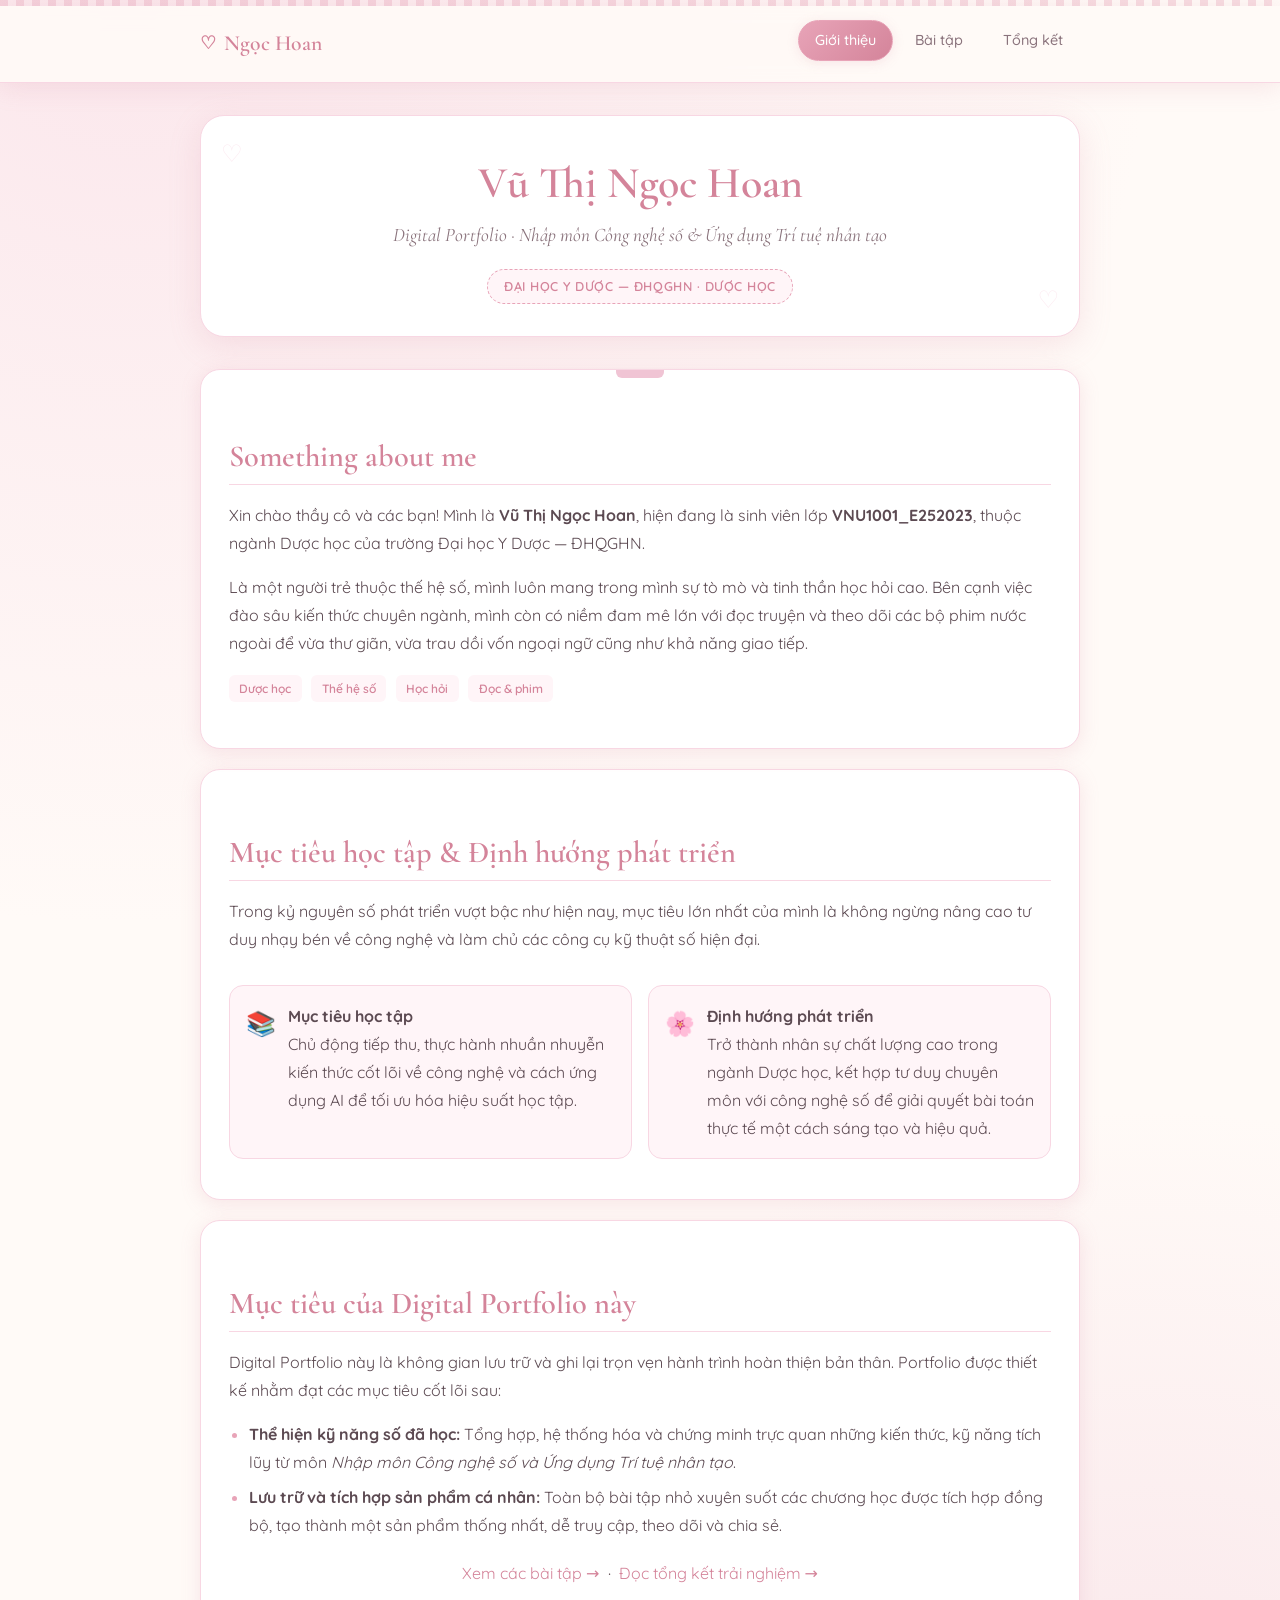
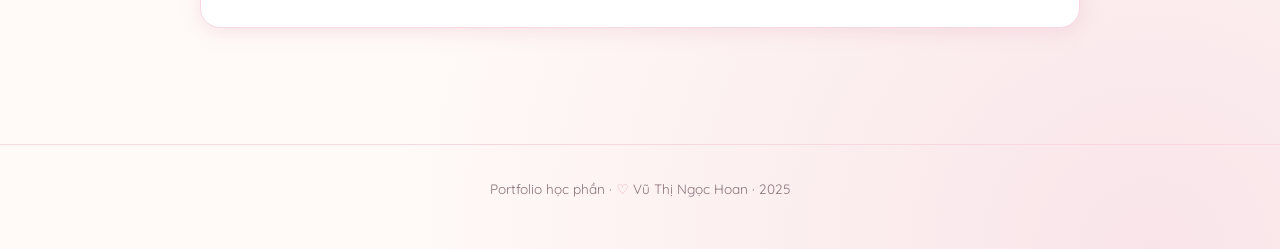
==== index.html @ 43bf44fa "init" ====
<!DOCTYPE html>
<html lang="vi">
<head>
  <meta charset="UTF-8" />
  <meta name="viewport" content="width=device-width, initial-scale=1" />
  <title>Giới thiệu — Portfolio LMS | Ngọc Hoan</title>
  <meta name="description" content="Digital Portfolio — Nhập môn Công nghệ số và Ứng dụng AI. Vũ Thị Ngọc Hoan." />
  <link rel="stylesheet" href="styles.css" />
</head>
<body>
  <header class="site-header">
    <div class="nav-inner">
      <a class="brand" href="index.html"><span class="brand-icon">♡</span> Ngọc Hoan</a>
      <nav>
        <ul class="nav-links">
          <li><a href="index.html" class="active">Giới thiệu</a></li>
          <li><a href="bai-tap.html">Bài tập</a></li>
          <li><a href="tong-ket.html">Tổng kết</a></li>
        </ul>
      </nav>
    </div>
  </header>

  <main>
    <section class="hero">
      <h1>Vũ Thị Ngọc Hoan</h1>
      <p class="subtitle">Digital Portfolio · Nhập môn Công nghệ số &amp; Ứng dụng Trí tuệ nhân tạo</p>
      <span class="badge">Đại học Y Dược — ĐHQGHN · Dược học</span>
    </section>

    <section class="card card-ribbon">
      <h2>Something about me</h2>
      <p>
        Xin chào thầy cô và các bạn! Mình là <strong>Vũ Thị Ngọc Hoan</strong>, hiện đang là sinh viên
        lớp <strong>VNU1001_E252023</strong>, thuộc ngành Dược học của trường Đại học Y Dược — ĐHQGHN.
      </p>
      <p>
        Là một người trẻ thuộc thế hệ số, mình luôn mang trong mình sự tò mò và tinh thần học hỏi cao.
        Bên cạnh việc đào sâu kiến thức chuyên ngành, mình còn có niềm đam mê lớn với đọc truyện và theo dõi
        các bộ phim nước ngoài để vừa thư giãn, vừa trau dồi vốn ngoại ngữ cũng như khả năng giao tiếp.
      </p>
      <p>
        <span class="tag">Dược học</span>
        <span class="tag">Thế hệ số</span>
        <span class="tag">Học hỏi</span>
        <span class="tag">Đọc &amp; phim</span>
      </p>
    </section>

    <section class="card">
      <h2>Mục tiêu học tập &amp; Định hướng phát triển</h2>
      <p>
        Trong kỷ nguyên số phát triển vượt bậc như hiện nay, mục tiêu lớn nhất của mình là không ngừng
        nâng cao tư duy nhạy bén về công nghệ và làm chủ các công cụ kỹ thuật số hiện đại.
      </p>
      <div class="grid-2">
        <div class="highlight-box">
          <span class="icon">📚</span>
          <div>
            <strong>Mục tiêu học tập</strong>
            <p style="margin:0">Chủ động tiếp thu, thực hành nhuần nhuyễn kiến thức cốt lõi về công nghệ và cách ứng dụng AI để tối ưu hóa hiệu suất học tập.</p>
          </div>
        </div>
        <div class="highlight-box">
          <span class="icon">🌸</span>
          <div>
            <strong>Định hướng phát triển</strong>
            <p style="margin:0">Trở thành nhân sự chất lượng cao trong ngành Dược học, kết hợp tư duy chuyên môn với công nghệ số để giải quyết bài toán thực tế một cách sáng tạo và hiệu quả.</p>
          </div>
        </div>
      </div>
    </section>

    <section class="card">
      <h2>Mục tiêu của Digital Portfolio này</h2>
      <p>
        Digital Portfolio này là không gian lưu trữ và ghi lại trọn vẹn hành trình hoàn thiện bản thân.
        Portfolio được thiết kế nhằm đạt các mục tiêu cốt lõi sau:
      </p>
      <ul>
        <li>
          <strong>Thể hiện kỹ năng số đã học:</strong> Tổng hợp, hệ thống hóa và chứng minh trực quan những kiến thức,
          kỹ năng tích lũy từ môn <em>Nhập môn Công nghệ số và Ứng dụng Trí tuệ nhân tạo</em>.
        </li>
        <li>
          <strong>Lưu trữ và tích hợp sản phẩm cá nhân:</strong> Toàn bộ bài tập nhỏ xuyên suốt các chương học được
          tích hợp đồng bộ, tạo thành một sản phẩm thống nhất, dễ truy cập, theo dõi và chia sẻ.
        </li>
      </ul>
      <p style="margin-top:1.25rem;text-align:center">
        <a href="bai-tap.html">Xem các bài tập →</a>
        &nbsp;·&nbsp;
        <a href="tong-ket.html">Đọc tổng kết trải nghiệm →</a>
      </p>
    </section>
  </main>

  <footer class="site-footer">
    <p>Portfolio học phần · <span>♡</span> Vũ Thị Ngọc Hoan · 2025</p>
  </footer>
</body>
</html>
---- styles.css ----
/* Coquette portfolio — Vũ Thị Ngọc Hoan */

@import url("https://fonts.googleapis.com/css2?family=Cormorant+Garamond:ital,wght@0,400;0,600;1,400&family=Quicksand:wght@400;500;600&display=swap");

:root {
  --pink-light: #fff5f8;
  --pink: #f8d7e3;
  --pink-deep: #e8a4b8;
  --rose: #d4849a;
  --cream: #fffaf7;
  --text: #5c4a52;
  --text-soft: #8a737c;
  --white: #ffffff;
  --shadow: rgba(212, 132, 154, 0.18);
  --ribbon: #f0c4d4;
  --max: 920px;
}

*,
*::before,
*::after {
  box-sizing: border-box;
}

html {
  scroll-behavior: smooth;
}

body {
  margin: 0;
  min-height: 100vh;
  font-family: "Quicksand", system-ui, sans-serif;
  font-size: 1rem;
  line-height: 1.75;
  color: var(--text);
  background: var(--cream);
  background-image:
    radial-gradient(ellipse 80% 50% at 10% 0%, rgba(248, 215, 227, 0.55), transparent),
    radial-gradient(ellipse 60% 40% at 90% 100%, rgba(240, 196, 212, 0.4), transparent);
}

/* Lace top border */
body::before {
  content: "";
  display: block;
  height: 6px;
  background: repeating-linear-gradient(
    90deg,
    var(--pink-deep) 0,
    var(--pink-deep) 8px,
    transparent 8px,
    transparent 16px
  );
  opacity: 0.35;
}

h1,
h2,
h3 {
  font-family: "Cormorant Garamond", Georgia, serif;
  font-weight: 600;
  color: var(--rose);
  line-height: 1.25;
}

h1 {
  font-size: clamp(2rem, 5vw, 2.75rem);
  margin: 0 0 0.35rem;
}

h2 {
  font-size: clamp(1.5rem, 3vw, 1.9rem);
  margin: 2.5rem 0 1rem;
  padding-bottom: 0.5rem;
  border-bottom: 1px solid var(--pink);
}

h3 {
  font-size: 1.25rem;
  margin: 1.5rem 0 0.65rem;
}

p {
  margin: 0 0 1rem;
}

a {
  color: var(--rose);
  text-decoration: none;
  transition: color 0.2s;
}

a:hover {
  color: var(--pink-deep);
  text-decoration: underline;
}

ul {
  margin: 0 0 1rem;
  padding-left: 1.25rem;
}

li {
  margin-bottom: 0.45rem;
}

li::marker {
  color: var(--pink-deep);
}

/* Navigation */
.site-header {
  position: sticky;
  top: 0;
  z-index: 100;
  background: rgba(255, 250, 247, 0.92);
  backdrop-filter: blur(10px);
  border-bottom: 1px solid var(--pink);
  box-shadow: 0 4px 24px var(--shadow);
}

.nav-inner {
  max-width: var(--max);
  margin: 0 auto;
  padding: 0.85rem 1.25rem;
  display: flex;
  flex-wrap: wrap;
  align-items: center;
  justify-content: space-between;
  gap: 0.75rem;
}

.brand {
  display: flex;
  align-items: center;
  gap: 0.5rem;
  font-family: "Cormorant Garamond", serif;
  font-size: 1.35rem;
  font-weight: 600;
  color: var(--rose);
  text-decoration: none;
}

.brand:hover {
  text-decoration: none;
  color: var(--pink-deep);
}

.brand-icon {
  font-size: 1.1rem;
}

.nav-links {
  display: flex;
  flex-wrap: wrap;
  gap: 0.35rem;
  list-style: none;
  margin: 0;
  padding: 0;
}

.nav-links a {
  display: block;
  padding: 0.45rem 1rem;
  border-radius: 999px;
  font-size: 0.9rem;
  font-weight: 500;
  color: var(--text-soft);
  text-decoration: none;
  border: 1px solid transparent;
  transition: background 0.2s, color 0.2s, border-color 0.2s;
}

.nav-links a:hover {
  color: var(--rose);
  background: var(--pink-light);
  text-decoration: none;
}

.nav-links a.active {
  color: var(--white);
  background: linear-gradient(135deg, var(--pink-deep), var(--rose));
  border-color: var(--pink-deep);
  box-shadow: 0 2px 12px var(--shadow);
}

/* Main layout */
main {
  max-width: var(--max);
  margin: 0 auto;
  padding: 2rem 1.25rem 4rem;
}

.hero {
  text-align: center;
  padding: 2.5rem 1.5rem 2rem;
  margin-bottom: 2rem;
  background: var(--white);
  border-radius: 24px;
  border: 1px solid var(--pink);
  box-shadow: 0 8px 32px var(--shadow);
  position: relative;
  overflow: hidden;
}

.hero::before,
.hero::after {
  content: "♡";
  position: absolute;
  font-size: 1.5rem;
  color: var(--pink);
  opacity: 0.5;
}

.hero::before {
  top: 1rem;
  left: 1.25rem;
}

.hero::after {
  bottom: 1rem;
  right: 1.25rem;
}

.hero .subtitle {
  font-family: "Cormorant Garamond", serif;
  font-size: 1.2rem;
  font-style: italic;
  color: var(--text-soft);
  margin: 0.5rem 0 0;
}

.hero .badge {
  display: inline-block;
  margin-top: 1rem;
  padding: 0.35rem 1rem;
  font-size: 0.8rem;
  font-weight: 600;
  letter-spacing: 0.04em;
  text-transform: uppercase;
  color: var(--rose);
  background: var(--pink-light);
  border-radius: 999px;
  border: 1px dashed var(--pink-deep);
}

/* Cards */
.card {
  background: var(--white);
  border-radius: 20px;
  border: 1px solid var(--pink);
  padding: 1.5rem 1.75rem;
  margin-bottom: 1.25rem;
  box-shadow: 0 4px 20px var(--shadow);
}

.card-ribbon {
  position: relative;
  padding-top: 1.75rem;
}

.card-ribbon::before {
  content: "";
  position: absolute;
  top: 0;
  left: 50%;
  transform: translateX(-50%);
  width: 48px;
  height: 8px;
  background: var(--ribbon);
  border-radius: 0 0 6px 6px;
}

.grid-2 {
  display: grid;
  gap: 1rem;
}

@media (min-width: 640px) {
  .grid-2 {
    grid-template-columns: 1fr 1fr;
  }
}

.tag {
  display: inline-block;
  padding: 0.2rem 0.65rem;
  margin-right: 0.35rem;
  margin-bottom: 0.35rem;
  font-size: 0.75rem;
  font-weight: 600;
  color: var(--rose);
  background: var(--pink-light);
  border-radius: 6px;
}

/* Week accordion */
.week-block {
  margin-bottom: 1rem;
  border: 1px solid var(--pink);
  border-radius: 16px;
  background: var(--white);
  overflow: hidden;
  box-shadow: 0 2px 14px var(--shadow);
}

.week-block summary {
  padding: 1rem 1.25rem;
  font-family: "Cormorant Garamond", serif;
  font-size: 1.2rem;
  font-weight: 600;
  color: var(--rose);
  cursor: pointer;
  list-style: none;
  display: flex;
  align-items: center;
  justify-content: space-between;
  gap: 0.5rem;
  background: linear-gradient(90deg, var(--pink-light), var(--white));
}

.week-block summary::-webkit-details-marker {
  display: none;
}

.week-block summary::after {
  content: "＋";
  font-size: 1rem;
  color: var(--pink-deep);
  transition: transform 0.2s;
}

.week-block[open] summary::after {
  content: "－";
}

.week-body {
  padding: 0 1.25rem 1.25rem;
  border-top: 1px dashed var(--pink);
}

.week-body h4 {
  font-family: "Cormorant Garamond", serif;
  color: var(--pink-deep);
  margin: 1.25rem 0 0.5rem;
  font-size: 1.05rem;
}

.prompt-box {
  background: var(--pink-light);
  border-left: 3px solid var(--pink-deep);
  padding: 0.85rem 1rem;
  margin: 0.75rem 0;
  border-radius: 0 12px 12px 0;
  font-size: 0.92rem;
}

.principle-list {
  list-style: none;
  padding: 0;
}

.principle-list li {
  padding: 0.75rem 1rem;
  margin-bottom: 0.5rem;
  background: var(--pink-light);
  border-radius: 12px;
  border: 1px solid var(--pink);
}

.principle-list strong {
  display: block;
  color: var(--rose);
  margin-bottom: 0.25rem;
  font-family: "Cormorant Garamond", serif;
}

.image-placeholder {
  display: flex;
  align-items: center;
  justify-content: center;
  min-height: 140px;
  margin: 1rem 0;
  padding: 1.5rem;
  text-align: center;
  font-size: 0.9rem;
  color: var(--text-soft);
  background: repeating-linear-gradient(
    -45deg,
    var(--pink-light),
    var(--pink-light) 8px,
    var(--white) 8px,
    var(--white) 16px
  );
  border: 2px dashed var(--pink);
  border-radius: 14px;
}

.highlight-box {
  display: flex;
  gap: 0.75rem;
  padding: 1rem;
  margin: 1rem 0;
  background: var(--pink-light);
  border-radius: 14px;
  border: 1px solid var(--pink);
}

.highlight-box .icon {
  font-size: 1.5rem;
  flex-shrink: 0;
}

footer.site-footer {
  text-align: center;
  padding: 2rem 1rem;
  font-size: 0.85rem;
  color: var(--text-soft);
  border-top: 1px solid var(--pink);
  margin-top: 2rem;
}

footer.site-footer span {
  color: var(--pink-deep);
}
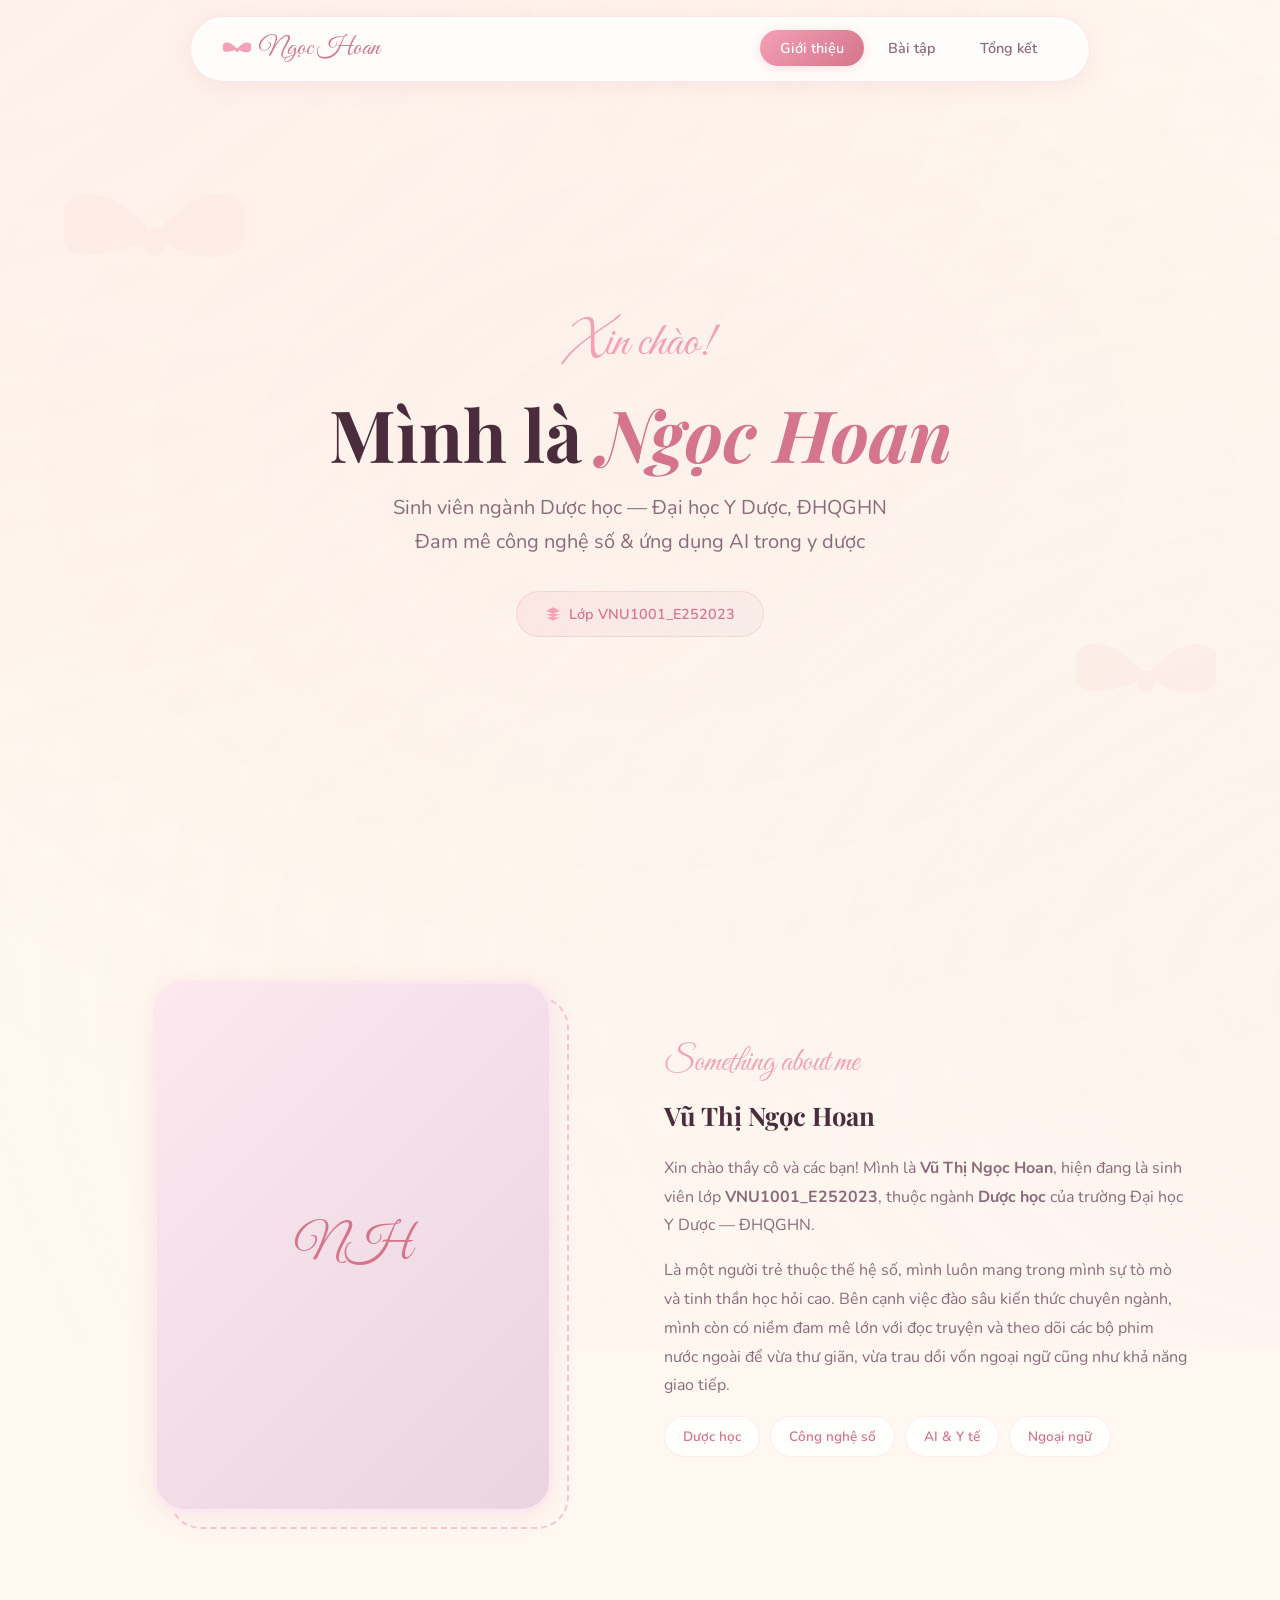
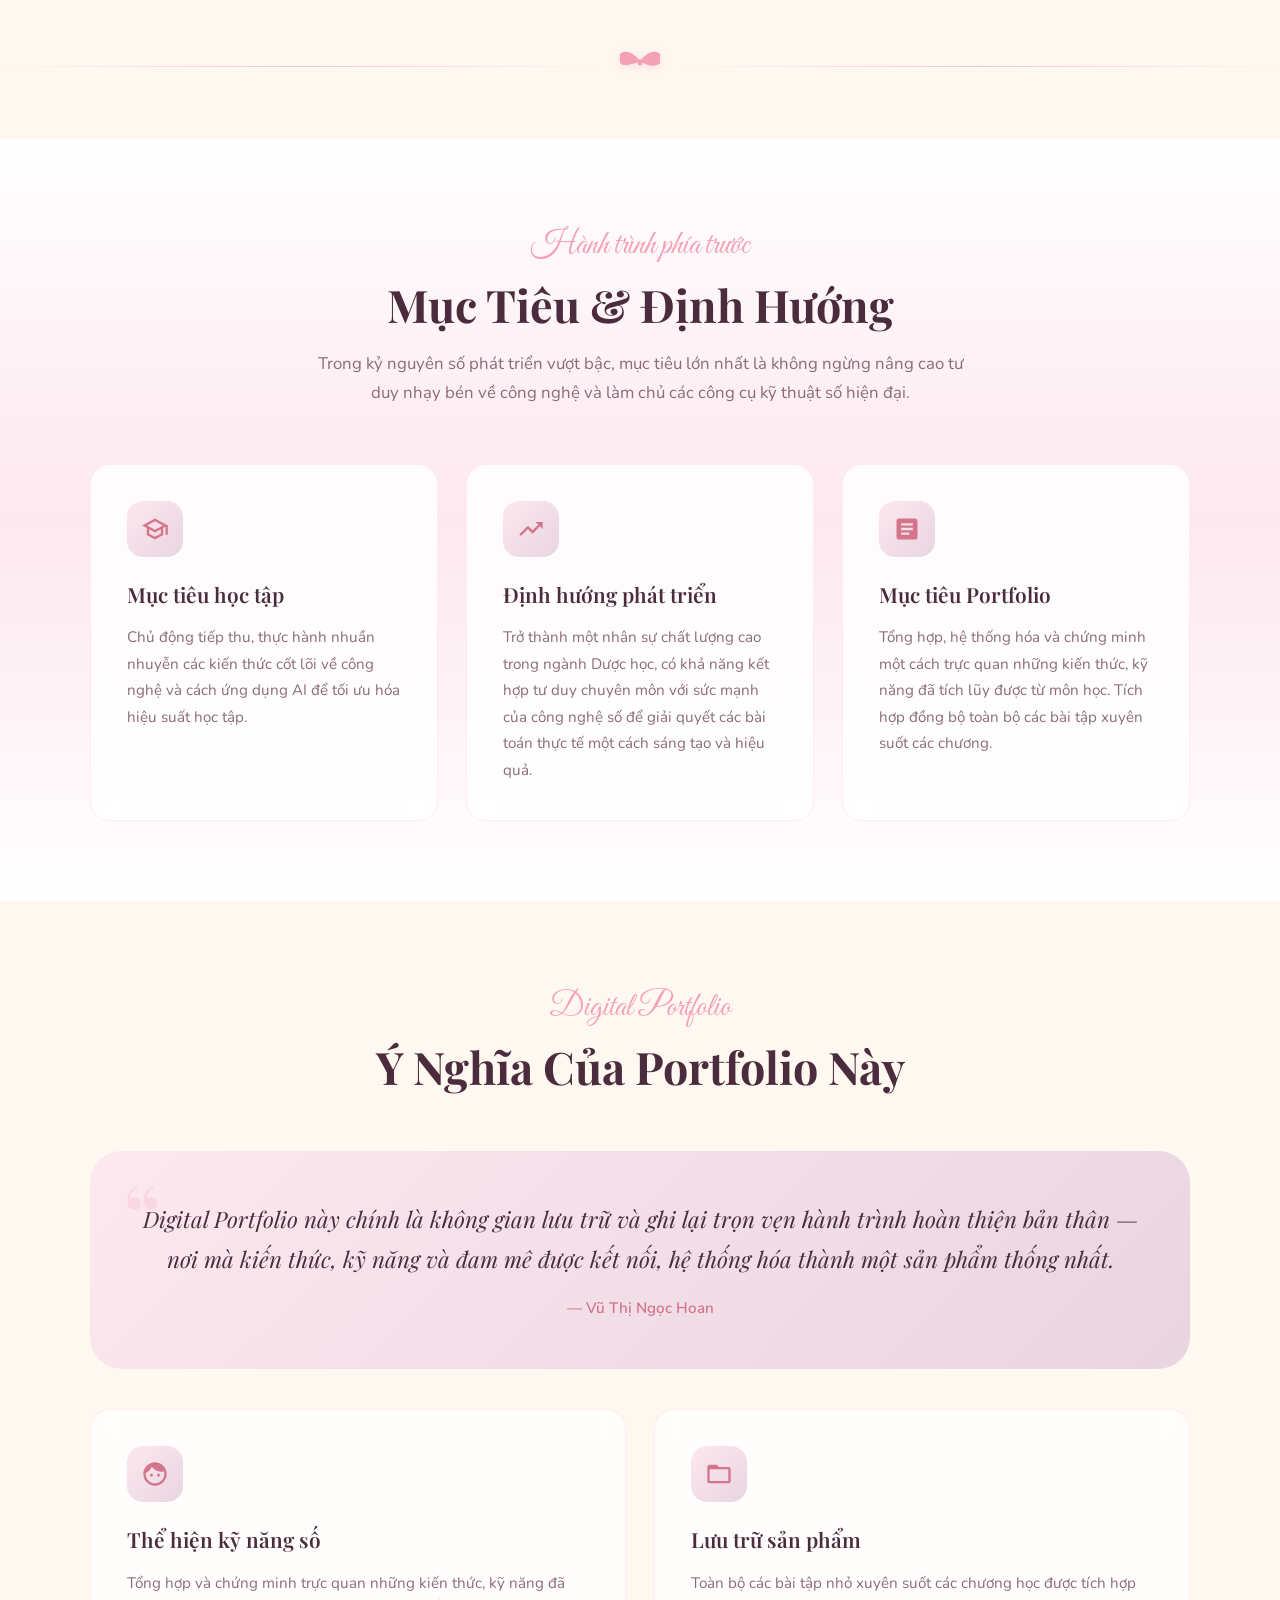
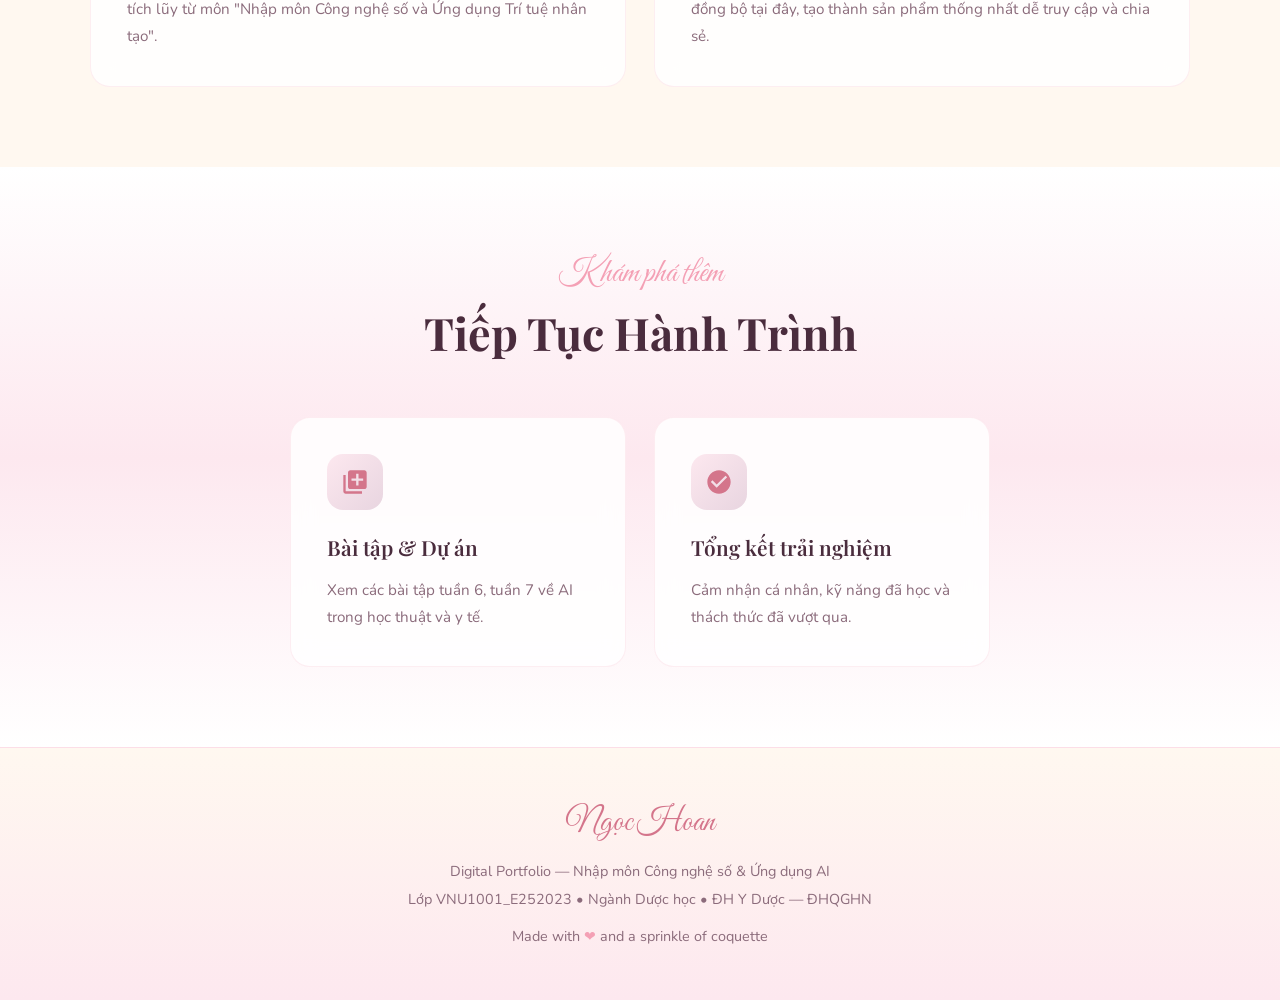
==== commit 3627e26a: "Add summary page for personal reflection and learning outcomes from Digital Technology course" ====
--- a/index.html
+++ b/index.html
@@ -1,102 +1,263 @@
 <!DOCTYPE html>
 <html lang="vi">
 <head>
-  <meta charset="UTF-8" />
-  <meta name="viewport" content="width=device-width, initial-scale=1" />
-  <title>Giới thiệu — Portfolio LMS | Ngọc Hoan</title>
-  <meta name="description" content="Digital Portfolio — Nhập môn Công nghệ số và Ứng dụng AI. Vũ Thị Ngọc Hoan." />
-  <link rel="stylesheet" href="styles.css" />
+  <meta charset="UTF-8">
+  <meta name="viewport" content="width=device-width, initial-scale=1.0">
+  <meta name="description" content="Digital Portfolio của Vũ Thị Ngọc Hoan — Sinh viên ngành Dược học, ĐH Y Dược — ĐHQGHN">
+  <title>Ngọc Hoan | Digital Portfolio</title>
+  <link rel="stylesheet" href="style.css">
 </head>
 <body>
-  <header class="site-header">
-    <div class="nav-inner">
-      <a class="brand" href="index.html"><span class="brand-icon">♡</span> Ngọc Hoan</a>
-      <nav>
-        <ul class="nav-links">
-          <li><a href="index.html" class="active">Giới thiệu</a></li>
-          <li><a href="bai-tap.html">Bài tập</a></li>
-          <li><a href="tong-ket.html">Tổng kết</a></li>
-        </ul>
-      </nav>
-    </div>
-  </header>
-
-  <main>
-    <section class="hero">
-      <h1>Vũ Thị Ngọc Hoan</h1>
-      <p class="subtitle">Digital Portfolio · Nhập môn Công nghệ số &amp; Ứng dụng Trí tuệ nhân tạo</p>
-      <span class="badge">Đại học Y Dược — ĐHQGHN · Dược học</span>
-    </section>
-
-    <section class="card card-ribbon">
-      <h2>Something about me</h2>
-      <p>
-        Xin chào thầy cô và các bạn! Mình là <strong>Vũ Thị Ngọc Hoan</strong>, hiện đang là sinh viên
-        lớp <strong>VNU1001_E252023</strong>, thuộc ngành Dược học của trường Đại học Y Dược — ĐHQGHN.
+
+  <!-- Floating Hearts -->
+  <div class="floating-hearts">
+    <div class="heart">&#10084;</div>
+    <div class="heart">&#10084;</div>
+    <div class="heart">&#10084;</div>
+    <div class="heart">&#10084;</div>
+    <div class="heart">&#10084;</div>
+    <div class="heart">&#10084;</div>
+    <div class="heart">&#10084;</div>
+  </div>
+
+  <!-- Navigation -->
+  <nav class="navbar" id="navbar">
+    <a href="index.html" class="nav-brand">
+      <svg class="nav-bow" viewBox="0 0 64 40" xmlns="http://www.w3.org/2000/svg">
+        <path d="M32 20c-6-8-18-18-28-14s-6 18 0 20 22-2 28-6c6 4 18 10 28 6s10-16 0-20-22 6-28 14z"/>
+        <ellipse cx="32" cy="22" rx="4" ry="5"/>
+      </svg>
+      Ngọc Hoan
+    </a>
+    <button class="menu-toggle" id="menuToggle" aria-label="Toggle menu">
+      <span></span><span></span><span></span>
+    </button>
+    <ul class="nav-links" id="navLinks">
+      <li><a href="index.html" class="active">Giới thiệu</a></li>
+      <li><a href="projects.html">Bài tập</a></li>
+      <li><a href="summary.html">Tổng kết</a></li>
+    </ul>
+  </nav>
+
+  <!-- Hero Section -->
+  <section class="hero">
+    <!-- Decorative bows -->
+    <svg class="hero-bow hero-bow--left" viewBox="0 0 64 40" xmlns="http://www.w3.org/2000/svg" fill="#F4A0B5">
+      <path d="M32 20c-6-8-18-18-28-14s-6 18 0 20 22-2 28-6c6 4 18 10 28 6s10-16 0-20-22 6-28 14z"/>
+      <ellipse cx="32" cy="22" rx="4" ry="5"/>
+    </svg>
+    <svg class="hero-bow hero-bow--right" viewBox="0 0 64 40" xmlns="http://www.w3.org/2000/svg" fill="#F4A0B5">
+      <path d="M32 20c-6-8-18-18-28-14s-6 18 0 20 22-2 28-6c6 4 18 10 28 6s10-16 0-20-22 6-28 14z"/>
+      <ellipse cx="32" cy="22" rx="4" ry="5"/>
+    </svg>
+
+    <div class="hero-content">
+      <p class="hero-greeting">Xin chào!</p>
+      <h1 class="hero-name">Mình là <span>Ngọc Hoan</span></h1>
+      <p class="hero-subtitle">
+        Sinh viên ngành Dược học — Đại học Y Dược, ĐHQGHN<br>
+        Đam mê công nghệ số & ứng dụng AI trong y dược
       </p>
-      <p>
-        Là một người trẻ thuộc thế hệ số, mình luôn mang trong mình sự tò mò và tinh thần học hỏi cao.
-        Bên cạnh việc đào sâu kiến thức chuyên ngành, mình còn có niềm đam mê lớn với đọc truyện và theo dõi
-        các bộ phim nước ngoài để vừa thư giãn, vừa trau dồi vốn ngoại ngữ cũng như khả năng giao tiếp.
-      </p>
-      <p>
-        <span class="tag">Dược học</span>
-        <span class="tag">Thế hệ số</span>
-        <span class="tag">Học hỏi</span>
-        <span class="tag">Đọc &amp; phim</span>
-      </p>
-    </section>
-
-    <section class="card">
-      <h2>Mục tiêu học tập &amp; Định hướng phát triển</h2>
-      <p>
-        Trong kỷ nguyên số phát triển vượt bậc như hiện nay, mục tiêu lớn nhất của mình là không ngừng
-        nâng cao tư duy nhạy bén về công nghệ và làm chủ các công cụ kỹ thuật số hiện đại.
-      </p>
-      <div class="grid-2">
-        <div class="highlight-box">
-          <span class="icon">📚</span>
-          <div>
-            <strong>Mục tiêu học tập</strong>
-            <p style="margin:0">Chủ động tiếp thu, thực hành nhuần nhuyễn kiến thức cốt lõi về công nghệ và cách ứng dụng AI để tối ưu hóa hiệu suất học tập.</p>
-          </div>
-        </div>
-        <div class="highlight-box">
-          <span class="icon">🌸</span>
-          <div>
-            <strong>Định hướng phát triển</strong>
-            <p style="margin:0">Trở thành nhân sự chất lượng cao trong ngành Dược học, kết hợp tư duy chuyên môn với công nghệ số để giải quyết bài toán thực tế một cách sáng tạo và hiệu quả.</p>
-          </div>
-        </div>
-      </div>
-    </section>
-
-    <section class="card">
-      <h2>Mục tiêu của Digital Portfolio này</h2>
-      <p>
-        Digital Portfolio này là không gian lưu trữ và ghi lại trọn vẹn hành trình hoàn thiện bản thân.
-        Portfolio được thiết kế nhằm đạt các mục tiêu cốt lõi sau:
-      </p>
-      <ul>
-        <li>
-          <strong>Thể hiện kỹ năng số đã học:</strong> Tổng hợp, hệ thống hóa và chứng minh trực quan những kiến thức,
-          kỹ năng tích lũy từ môn <em>Nhập môn Công nghệ số và Ứng dụng Trí tuệ nhân tạo</em>.
-        </li>
-        <li>
-          <strong>Lưu trữ và tích hợp sản phẩm cá nhân:</strong> Toàn bộ bài tập nhỏ xuyên suốt các chương học được
-          tích hợp đồng bộ, tạo thành một sản phẩm thống nhất, dễ truy cập, theo dõi và chia sẻ.
-        </li>
-      </ul>
-      <p style="margin-top:1.25rem;text-align:center">
-        <a href="bai-tap.html">Xem các bài tập →</a>
-        &nbsp;·&nbsp;
-        <a href="tong-ket.html">Đọc tổng kết trải nghiệm →</a>
-      </p>
-    </section>
-  </main>
-
-  <footer class="site-footer">
-    <p>Portfolio học phần · <span>♡</span> Vũ Thị Ngọc Hoan · 2025</p>
+      <div class="hero-badge">
+        <svg viewBox="0 0 24 24"><path d="M12 2L2 7l10 5 10-5-10-5zM2 17l10 5 10-5M2 12l10 5 10-5"/></svg>
+        Lớp VNU1001_E252023
+      </div>
+    </div>
+  </section>
+
+  <!-- About Me -->
+  <section class="section" id="about">
+    <div class="container">
+      <div class="about-layout">
+        <div class="about-image-wrapper fade-in">
+          <div class="about-image" style="display: flex; align-items: center; justify-content: center; font-family: var(--font-accent); font-size: 3rem; color: var(--pink-deep);">
+            NH
+          </div>
+        </div>
+        <div class="about-text fade-in">
+          <span class="section-label">Something about me</span>
+          <h3>Vũ Thị Ngọc Hoan</h3>
+          <p>
+            Xin chào thầy cô và các bạn! Mình là <strong>Vũ Thị Ngọc Hoan</strong>, hiện đang là sinh viên lớp <strong>VNU1001_E252023</strong>, thuộc ngành <strong>Dược học</strong> của trường Đại học Y Dược — ĐHQGHN.
+          </p>
+          <p>
+            Là một người trẻ thuộc thế hệ số, mình luôn mang trong mình sự tò mò và tinh thần học hỏi cao. Bên cạnh việc đào sâu kiến thức chuyên ngành, mình còn có niềm đam mê lớn với đọc truyện và theo dõi các bộ phim nước ngoài để vừa thư giãn, vừa trau dồi vốn ngoại ngữ cũng như khả năng giao tiếp.
+          </p>
+          <div class="skill-tags">
+            <span class="skill-tag">Dược học</span>
+            <span class="skill-tag">Công nghệ số</span>
+            <span class="skill-tag">AI & Y tế</span>
+            <span class="skill-tag">Ngoại ngữ</span>
+          </div>
+        </div>
+      </div>
+    </div>
+  </section>
+
+  <!-- Bow Divider -->
+  <div class="bow-divider">
+    <svg viewBox="0 0 64 40" xmlns="http://www.w3.org/2000/svg">
+      <path d="M32 20c-6-8-18-18-28-14s-6 18 0 20 22-2 28-6c6 4 18 10 28 6s10-16 0-20-22 6-28 14z"/>
+      <ellipse cx="32" cy="22" rx="4" ry="5"/>
+    </svg>
+  </div>
+
+  <!-- Goals Section -->
+  <section class="section section-alt" id="goals">
+    <div class="container">
+      <div class="section-header">
+        <span class="section-label">Hành trình phía trước</span>
+        <h2 class="section-title">Mục Tiêu & Định Hướng</h2>
+        <p class="section-desc">
+          Trong kỷ nguyên số phát triển vượt bậc, mục tiêu lớn nhất là không ngừng nâng cao tư duy nhạy bén về công nghệ và làm chủ các công cụ kỹ thuật số hiện đại.
+        </p>
+      </div>
+
+      <div class="card-grid stagger-children fade-in">
+        <!-- Card 1: Mục tiêu học tập -->
+        <div class="card">
+          <div class="card-icon">
+            <svg viewBox="0 0 24 24"><path d="M12 3L1 9l4 2.18v6L12 21l7-3.82v-6l2-1.09V17h2V9L12 3zm6.82 6L12 12.72 5.18 9 12 5.28 18.82 9zM17 15.99l-5 2.73-5-2.73v-3.72L12 15l5-2.73v3.72z"/></svg>
+          </div>
+          <h3 class="card-title">Mục tiêu học tập</h3>
+          <p class="card-text">
+            Chủ động tiếp thu, thực hành nhuần nhuyễn các kiến thức cốt lõi về công nghệ và cách ứng dụng AI để tối ưu hóa hiệu suất học tập.
+          </p>
+        </div>
+
+        <!-- Card 2: Định hướng phát triển -->
+        <div class="card">
+          <div class="card-icon">
+            <svg viewBox="0 0 24 24"><path d="M16 6l2.29 2.29-4.88 4.88-4-4L2 16.59 3.41 18l6-6 4 4 6.3-6.29L22 12V6z"/></svg>
+          </div>
+          <h3 class="card-title">Định hướng phát triển</h3>
+          <p class="card-text">
+            Trở thành một nhân sự chất lượng cao trong ngành Dược học, có khả năng kết hợp tư duy chuyên môn với sức mạnh của công nghệ số để giải quyết các bài toán thực tế một cách sáng tạo và hiệu quả.
+          </p>
+        </div>
+
+        <!-- Card 3: Portfolio mục tiêu -->
+        <div class="card">
+          <div class="card-icon">
+            <svg viewBox="0 0 24 24"><path d="M19 3H5c-1.1 0-2 .9-2 2v14c0 1.1.9 2 2 2h14c1.1 0 2-.9 2-2V5c0-1.1-.9-2-2-2zm-5 14H7v-2h7v2zm3-4H7v-2h10v2zm0-4H7V7h10v2z"/></svg>
+          </div>
+          <h3 class="card-title">Mục tiêu Portfolio</h3>
+          <p class="card-text">
+            Tổng hợp, hệ thống hóa và chứng minh một cách trực quan những kiến thức, kỹ năng đã tích lũy được từ môn học. Tích hợp đồng bộ toàn bộ các bài tập xuyên suốt các chương.
+          </p>
+        </div>
+      </div>
+    </div>
+  </section>
+
+  <!-- Portfolio Purpose -->
+  <section class="section" id="purpose">
+    <div class="container">
+      <div class="section-header">
+        <span class="section-label">Digital Portfolio</span>
+        <h2 class="section-title">Ý Nghĩa Của Portfolio Này</h2>
+      </div>
+
+      <div class="quote-block fade-in">
+        <p>
+          Digital Portfolio này chính là không gian lưu trữ và ghi lại trọn vẹn hành trình hoàn thiện bản thân — nơi mà kiến thức, kỹ năng và đam mê được kết nối, hệ thống hóa thành một sản phẩm thống nhất.
+        </p>
+        <cite>— Vũ Thị Ngọc Hoan</cite>
+      </div>
+
+      <div class="card-grid fade-in" style="margin-top: 40px;">
+        <div class="card">
+          <div class="card-icon">
+            <svg viewBox="0 0 24 24"><path d="M9 11.75c-.69 0-1.25.56-1.25 1.25s.56 1.25 1.25 1.25 1.25-.56 1.25-1.25-.56-1.25-1.25-1.25zm6 0c-.69 0-1.25.56-1.25 1.25s.56 1.25 1.25 1.25 1.25-.56 1.25-1.25-.56-1.25-1.25-1.25zM12 2C6.48 2 2 6.48 2 12s4.48 10 10 10 10-4.48 10-10S17.52 2 12 2zm0 18c-4.41 0-8-3.59-8-8 0-.29.02-.58.05-.86 2.36-1.05 4.23-2.98 5.21-5.37C11.07 8.33 14.05 10 17.42 10c.78 0 1.53-.09 2.25-.26.21.71.33 1.47.33 2.26 0 4.41-3.59 8-8 8z"/></svg>
+          </div>
+          <h3 class="card-title">Thể hiện kỹ năng số</h3>
+          <p class="card-text">
+            Tổng hợp và chứng minh trực quan những kiến thức, kỹ năng đã tích lũy từ môn "Nhập môn Công nghệ số và Ứng dụng Trí tuệ nhân tạo".
+          </p>
+        </div>
+        <div class="card">
+          <div class="card-icon">
+            <svg viewBox="0 0 24 24"><path d="M20 6h-8l-2-2H4c-1.1 0-1.99.9-1.99 2L2 18c0 1.1.9 2 2 2h16c1.1 0 2-.9 2-2V8c0-1.1-.9-2-2-2zm0 12H4V8h16v10z"/></svg>
+          </div>
+          <h3 class="card-title">Lưu trữ sản phẩm</h3>
+          <p class="card-text">
+            Toàn bộ các bài tập nhỏ xuyên suốt các chương học được tích hợp đồng bộ tại đây, tạo thành sản phẩm thống nhất dễ truy cập và chia sẻ.
+          </p>
+        </div>
+      </div>
+    </div>
+  </section>
+
+  <!-- CTA to other pages -->
+  <section class="section section-alt">
+    <div class="container">
+      <div class="section-header">
+        <span class="section-label">Khám phá thêm</span>
+        <h2 class="section-title">Tiếp Tục Hành Trình</h2>
+      </div>
+      <div class="card-grid fade-in" style="max-width: 700px; margin: 0 auto;">
+        <a href="projects.html" class="card" style="text-decoration: none;">
+          <div class="card-icon">
+            <svg viewBox="0 0 24 24"><path d="M4 6H2v14c0 1.1.9 2 2 2h14v-2H4V6zm16-4H8c-1.1 0-2 .9-2 2v12c0 1.1.9 2 2 2h12c1.1 0 2-.9 2-2V4c0-1.1-.9-2-2-2zm-1 9h-4v4h-2v-4H9V9h4V5h2v4h4v2z"/></svg>
+          </div>
+          <h3 class="card-title">Bài tập & Dự án</h3>
+          <p class="card-text">Xem các bài tập tuần 6, tuần 7 về AI trong học thuật và y tế.</p>
+        </a>
+        <a href="summary.html" class="card" style="text-decoration: none;">
+          <div class="card-icon">
+            <svg viewBox="0 0 24 24"><path d="M12 2C6.48 2 2 6.48 2 12s4.48 10 10 10 10-4.48 10-10S17.52 2 12 2zm-2 15l-5-5 1.41-1.41L10 14.17l7.59-7.59L19 8l-9 9z"/></svg>
+          </div>
+          <h3 class="card-title">Tổng kết trải nghiệm</h3>
+          <p class="card-text">Cảm nhận cá nhân, kỹ năng đã học và thách thức đã vượt qua.</p>
+        </a>
+      </div>
+    </div>
+  </section>
+
+  <!-- Footer -->
+  <footer class="footer">
+    <div class="footer-brand">Ngọc Hoan</div>
+    <p class="footer-text">Digital Portfolio — Nhập môn Công nghệ số & Ứng dụng AI</p>
+    <p class="footer-text">Lớp VNU1001_E252023 &bull; Ngành Dược học &bull; ĐH Y Dược — ĐHQGHN</p>
+    <p class="footer-text" style="margin-top: 12px;">Made with <span class="footer-heart">&#10084;</span> and a sprinkle of coquette</p>
   </footer>
+
+  <script>
+    // Mobile menu toggle
+    document.getElementById('menuToggle').addEventListener('click', function() {
+      document.getElementById('navLinks').classList.toggle('open');
+    });
+
+    // Scroll animations with IntersectionObserver
+    const observer = new IntersectionObserver((entries) => {
+      entries.forEach(entry => {
+        if (entry.isIntersecting) {
+          entry.target.classList.add('visible');
+        }
+      });
+    }, {
+      threshold: 0.1,
+      rootMargin: '0px 0px -50px 0px'
+    });
+
+    document.querySelectorAll('.fade-in, .stagger-children').forEach(el => {
+      observer.observe(el);
+    });
+
+    // Navbar scroll effect
+    let lastScroll = 0;
+    window.addEventListener('scroll', () => {
+      const navbar = document.getElementById('navbar');
+      const currentScroll = window.pageYOffset;
+      if (currentScroll > 100) {
+        navbar.style.background = 'rgba(255, 255, 255, 0.95)';
+        navbar.style.boxShadow = '0 4px 30px rgba(212, 117, 139, 0.15)';
+      } else {
+        navbar.style.background = 'rgba(255, 255, 255, 0.82)';
+        navbar.style.boxShadow = '0 4px 24px rgba(212, 117, 139, 0.12)';
+      }
+      lastScroll = currentScroll;
+    });
+  </script>
 </body>
 </html>
--- a/style.css
+++ b/style.css
@@ -0,0 +1,1251 @@
+/* ============================================
+   COQUETTE PORTFOLIO — Design System
+   Soft pinks, bows, lace & elegance
+   ============================================ */
+
+/* --- Google Fonts --- */
+@import url('https://fonts.googleapis.com/css2?family=Great+Vibes&family=Nunito:wght@300;400;600;700&family=Playfair+Display:ital,wght@0,400;0,600;0,700;1,400;1,600&display=swap');
+
+/* --- CSS Variables --- */
+:root {
+  --pink-primary: #F4A0B5;
+  --pink-light: #FDE8EF;
+  --pink-deep: #D4758B;
+  --pink-soft: #F9C5D1;
+  --cream: #FFF8F0;
+  --lavender: #E8D5E0;
+  --plum: #4A2C3D;
+  --muted-rose: #8B6B7B;
+  --white: #FFFFFF;
+  --gold: #D4A574;
+  --gold-light: #F0DFC8;
+  --pink-glass: rgba(244, 160, 181, 0.12);
+  --shadow-soft: 0 4px 24px rgba(212, 117, 139, 0.12);
+  --shadow-hover: 0 8px 40px rgba(212, 117, 139, 0.22);
+  --shadow-card: 0 2px 16px rgba(74, 44, 61, 0.08);
+  --radius-sm: 12px;
+  --radius-md: 20px;
+  --radius-lg: 32px;
+  --radius-xl: 48px;
+  --transition: 0.3s cubic-bezier(0.4, 0, 0.2, 1);
+  --font-heading: 'Playfair Display', Georgia, serif;
+  --font-body: 'Nunito', 'Segoe UI', sans-serif;
+  --font-accent: 'Great Vibes', cursive;
+}
+
+/* --- Reset & Base --- */
+*,
+*::before,
+*::after {
+  margin: 0;
+  padding: 0;
+  box-sizing: border-box;
+}
+
+html {
+  scroll-behavior: smooth;
+  font-size: 16px;
+}
+
+body {
+  font-family: var(--font-body);
+  color: var(--plum);
+  background: var(--cream);
+  line-height: 1.7;
+  overflow-x: hidden;
+  min-height: 100vh;
+}
+
+/* --- Background Decoration --- */
+body::before {
+  content: '';
+  position: fixed;
+  top: -50%;
+  left: -50%;
+  width: 200%;
+  height: 200%;
+  background:
+    radial-gradient(ellipse at 20% 20%, rgba(244, 160, 181, 0.08) 0%, transparent 50%),
+    radial-gradient(ellipse at 80% 80%, rgba(232, 213, 224, 0.1) 0%, transparent 50%),
+    radial-gradient(ellipse at 50% 50%, rgba(212, 165, 116, 0.04) 0%, transparent 60%);
+  pointer-events: none;
+  z-index: 0;
+  animation: bgFloat 20s ease-in-out infinite;
+}
+
+@keyframes bgFloat {
+  0%, 100% { transform: translate(0, 0) rotate(0deg); }
+  33% { transform: translate(2%, -1%) rotate(1deg); }
+  66% { transform: translate(-1%, 2%) rotate(-1deg); }
+}
+
+/* --- Floating Hearts Animation --- */
+.floating-hearts {
+  position: fixed;
+  top: 0;
+  left: 0;
+  width: 100%;
+  height: 100%;
+  pointer-events: none;
+  z-index: 0;
+  overflow: hidden;
+}
+
+.heart {
+  position: absolute;
+  font-size: 1rem;
+  opacity: 0;
+  animation: floatHeart linear infinite;
+  color: var(--pink-primary);
+}
+
+.heart:nth-child(1) { left: 5%; animation-duration: 12s; animation-delay: 0s; font-size: 0.7rem; }
+.heart:nth-child(2) { left: 15%; animation-duration: 15s; animation-delay: 2s; font-size: 0.5rem; }
+.heart:nth-child(3) { left: 30%; animation-duration: 18s; animation-delay: 4s; font-size: 0.9rem; }
+.heart:nth-child(4) { left: 50%; animation-duration: 14s; animation-delay: 1s; font-size: 0.6rem; }
+.heart:nth-child(5) { left: 65%; animation-duration: 16s; animation-delay: 3s; font-size: 0.8rem; }
+.heart:nth-child(6) { left: 80%; animation-duration: 13s; animation-delay: 5s; font-size: 0.5rem; }
+.heart:nth-child(7) { left: 92%; animation-duration: 17s; animation-delay: 2.5s; font-size: 0.7rem; }
+
+@keyframes floatHeart {
+  0% {
+    transform: translateY(100vh) rotate(0deg) scale(0.5);
+    opacity: 0;
+  }
+  10% { opacity: 0.3; }
+  50% { opacity: 0.15; }
+  90% { opacity: 0.05; }
+  100% {
+    transform: translateY(-10vh) rotate(360deg) scale(1);
+    opacity: 0;
+  }
+}
+
+/* --- Lace Border Pattern --- */
+.lace-border {
+  position: relative;
+}
+
+.lace-border::after {
+  content: '';
+  position: absolute;
+  bottom: 0;
+  left: 0;
+  width: 100%;
+  height: 20px;
+  background:
+    radial-gradient(circle at 10px 20px, transparent 10px, var(--pink-light) 10px, var(--pink-light) 12px, transparent 12px),
+    radial-gradient(circle at 30px 20px, transparent 10px, var(--pink-light) 10px, var(--pink-light) 12px, transparent 12px);
+  background-size: 40px 20px;
+  background-position: 0 bottom;
+}
+
+/* --- Scallop Edge --- */
+.scallop-top {
+  position: relative;
+}
+.scallop-top::before {
+  content: '';
+  position: absolute;
+  top: -15px;
+  left: 0;
+  width: 100%;
+  height: 16px;
+  background: radial-gradient(circle at 50% 100%, var(--white) 8px, transparent 8px);
+  background-size: 24px 16px;
+}
+
+/* ============================================
+   NAVIGATION
+   ============================================ */
+.navbar {
+  position: fixed;
+  top: 16px;
+  left: 50%;
+  transform: translateX(-50%);
+  width: calc(100% - 32px);
+  max-width: 900px;
+  z-index: 100;
+  background: rgba(255, 255, 255, 0.82);
+  backdrop-filter: blur(20px) saturate(1.8);
+  -webkit-backdrop-filter: blur(20px) saturate(1.8);
+  border: 1px solid rgba(244, 160, 181, 0.25);
+  border-radius: var(--radius-xl);
+  padding: 10px 32px;
+  display: flex;
+  align-items: center;
+  justify-content: space-between;
+  box-shadow: var(--shadow-soft);
+  transition: var(--transition);
+}
+
+.navbar:hover {
+  box-shadow: var(--shadow-hover);
+  border-color: rgba(244, 160, 181, 0.4);
+}
+
+.nav-brand {
+  font-family: var(--font-accent);
+  font-size: 1.6rem;
+  color: var(--pink-deep);
+  text-decoration: none;
+  display: flex;
+  align-items: center;
+  gap: 8px;
+  transition: var(--transition);
+}
+
+.nav-brand:hover {
+  color: var(--pink-primary);
+}
+
+.nav-bow {
+  width: 28px;
+  height: 28px;
+  fill: var(--pink-primary);
+  transition: var(--transition);
+}
+
+.nav-brand:hover .nav-bow {
+  transform: rotate(-10deg) scale(1.1);
+}
+
+.nav-links {
+  display: flex;
+  list-style: none;
+  gap: 4px;
+}
+
+.nav-links a {
+  text-decoration: none;
+  font-family: var(--font-body);
+  font-weight: 600;
+  font-size: 0.9rem;
+  color: var(--muted-rose);
+  padding: 8px 20px;
+  border-radius: 50px;
+  transition: var(--transition);
+  cursor: pointer;
+  position: relative;
+}
+
+.nav-links a:hover {
+  color: var(--pink-deep);
+  background: var(--pink-light);
+}
+
+.nav-links a.active {
+  color: var(--white);
+  background: linear-gradient(135deg, var(--pink-primary), var(--pink-deep));
+  box-shadow: 0 2px 12px rgba(244, 160, 181, 0.35);
+}
+
+/* Mobile menu */
+.menu-toggle {
+  display: none;
+  background: none;
+  border: none;
+  cursor: pointer;
+  padding: 8px;
+}
+
+.menu-toggle span {
+  display: block;
+  width: 22px;
+  height: 2px;
+  background: var(--pink-deep);
+  margin: 5px 0;
+  border-radius: 2px;
+  transition: var(--transition);
+}
+
+/* ============================================
+   HERO SECTION
+   ============================================ */
+.hero {
+  min-height: 100vh;
+  display: flex;
+  align-items: center;
+  justify-content: center;
+  padding: 120px 24px 80px;
+  position: relative;
+  z-index: 1;
+}
+
+.hero-content {
+  text-align: center;
+  max-width: 800px;
+  animation: fadeInUp 1s ease-out;
+}
+
+.hero-greeting {
+  font-family: var(--font-accent);
+  font-size: clamp(1.8rem, 5vw, 3rem);
+  color: var(--pink-primary);
+  margin-bottom: 8px;
+  animation: fadeInUp 1s ease-out 0.2s both;
+}
+
+.hero-name {
+  font-family: var(--font-heading);
+  font-size: clamp(2.5rem, 7vw, 4.5rem);
+  font-weight: 700;
+  color: var(--plum);
+  line-height: 1.15;
+  margin-bottom: 16px;
+  animation: fadeInUp 1s ease-out 0.4s both;
+}
+
+.hero-name span {
+  color: var(--pink-deep);
+  font-style: italic;
+}
+
+.hero-subtitle {
+  font-family: var(--font-body);
+  font-size: clamp(1rem, 2.5vw, 1.25rem);
+  color: var(--muted-rose);
+  margin-bottom: 32px;
+  font-weight: 400;
+  animation: fadeInUp 1s ease-out 0.6s both;
+}
+
+.hero-badge {
+  display: inline-flex;
+  align-items: center;
+  gap: 8px;
+  background: linear-gradient(135deg, rgba(244, 160, 181, 0.15), rgba(232, 213, 224, 0.2));
+  border: 1px solid rgba(244, 160, 181, 0.3);
+  padding: 10px 28px;
+  border-radius: 50px;
+  font-size: 0.9rem;
+  color: var(--pink-deep);
+  font-weight: 600;
+  animation: fadeInUp 1s ease-out 0.8s both;
+  backdrop-filter: blur(8px);
+}
+
+.hero-badge svg {
+  width: 16px;
+  height: 16px;
+  fill: var(--pink-primary);
+}
+
+/* Hero decorative bow */
+.hero-bow {
+  position: absolute;
+  opacity: 0.08;
+  z-index: -1;
+}
+
+.hero-bow--left {
+  left: 5%;
+  top: 20%;
+  width: 180px;
+  animation: bowFloat 6s ease-in-out infinite;
+}
+
+.hero-bow--right {
+  right: 5%;
+  bottom: 20%;
+  width: 140px;
+  animation: bowFloat 8s ease-in-out infinite reverse;
+}
+
+@keyframes bowFloat {
+  0%, 100% { transform: translateY(0) rotate(0deg); }
+  50% { transform: translateY(-20px) rotate(5deg); }
+}
+
+/* Decorative divider bow */
+.bow-divider {
+  text-align: center;
+  margin: 48px 0;
+  position: relative;
+}
+
+.bow-divider::before,
+.bow-divider::after {
+  content: '';
+  position: absolute;
+  top: 50%;
+  height: 1px;
+  width: calc(50% - 40px);
+  background: linear-gradient(to right, transparent, var(--pink-soft), transparent);
+}
+
+.bow-divider::before { left: 0; }
+.bow-divider::after { right: 0; }
+
+.bow-divider svg {
+  width: 40px;
+  height: 40px;
+  fill: var(--pink-primary);
+  filter: drop-shadow(0 2px 4px rgba(244, 160, 181, 0.3));
+}
+
+/* ============================================
+   SECTIONS
+   ============================================ */
+.section {
+  padding: 80px 24px;
+  position: relative;
+  z-index: 1;
+}
+
+.section-alt {
+  background: linear-gradient(180deg, var(--white) 0%, var(--pink-light) 50%, var(--white) 100%);
+}
+
+.container {
+  max-width: 1100px;
+  margin: 0 auto;
+}
+
+.section-header {
+  text-align: center;
+  margin-bottom: 56px;
+}
+
+.section-label {
+  font-family: var(--font-accent);
+  font-size: clamp(1.4rem, 3vw, 2rem);
+  color: var(--pink-primary);
+  display: block;
+  margin-bottom: 4px;
+}
+
+.section-title {
+  font-family: var(--font-heading);
+  font-size: clamp(1.8rem, 4vw, 2.8rem);
+  font-weight: 700;
+  color: var(--plum);
+  line-height: 1.25;
+  margin-bottom: 16px;
+}
+
+.section-desc {
+  font-size: 1.05rem;
+  color: var(--muted-rose);
+  max-width: 650px;
+  margin: 0 auto;
+  line-height: 1.75;
+}
+
+/* ============================================
+   CARDS
+   ============================================ */
+.card {
+  background: rgba(255, 255, 255, 0.85);
+  backdrop-filter: blur(12px);
+  -webkit-backdrop-filter: blur(12px);
+  border: 1px solid rgba(244, 160, 181, 0.18);
+  border-radius: var(--radius-md);
+  padding: 36px;
+  transition: var(--transition);
+  position: relative;
+  overflow: hidden;
+  cursor: pointer;
+}
+
+.card::before {
+  content: '';
+  position: absolute;
+  top: 0;
+  left: 0;
+  right: 0;
+  height: 4px;
+  background: linear-gradient(90deg, var(--pink-primary), var(--gold), var(--pink-deep));
+  opacity: 0;
+  transition: var(--transition);
+}
+
+.card:hover {
+  transform: translateY(-6px);
+  box-shadow: var(--shadow-hover);
+  border-color: rgba(244, 160, 181, 0.35);
+}
+
+.card:hover::before {
+  opacity: 1;
+}
+
+.card-icon {
+  width: 56px;
+  height: 56px;
+  background: linear-gradient(135deg, var(--pink-light), var(--lavender));
+  border-radius: 16px;
+  display: flex;
+  align-items: center;
+  justify-content: center;
+  margin-bottom: 20px;
+  transition: var(--transition);
+}
+
+.card:hover .card-icon {
+  transform: scale(1.08) rotate(-3deg);
+  background: linear-gradient(135deg, var(--pink-primary), var(--pink-deep));
+}
+
+.card-icon svg {
+  width: 28px;
+  height: 28px;
+  fill: var(--pink-deep);
+  transition: var(--transition);
+}
+
+.card:hover .card-icon svg {
+  fill: var(--white);
+}
+
+.card-title {
+  font-family: var(--font-heading);
+  font-size: 1.3rem;
+  font-weight: 600;
+  color: var(--plum);
+  margin-bottom: 12px;
+}
+
+.card-text {
+  color: var(--muted-rose);
+  font-size: 0.95rem;
+  line-height: 1.75;
+}
+
+/* Card grid */
+.card-grid {
+  display: grid;
+  grid-template-columns: repeat(auto-fit, minmax(300px, 1fr));
+  gap: 28px;
+}
+
+.card-grid-3 {
+  grid-template-columns: repeat(3, 1fr);
+}
+
+/* ============================================
+   ABOUT SECTION LAYOUT
+   ============================================ */
+.about-layout {
+  display: grid;
+  grid-template-columns: 1fr 1fr;
+  gap: 48px;
+  align-items: center;
+}
+
+.about-image-wrapper {
+  position: relative;
+}
+
+.about-image {
+  width: 100%;
+  max-width: 400px;
+  border-radius: var(--radius-lg);
+  border: 4px solid var(--pink-light);
+  box-shadow: var(--shadow-soft);
+  display: block;
+  margin: 0 auto;
+  object-fit: cover;
+  aspect-ratio: 3/4;
+  background: linear-gradient(135deg, var(--pink-light), var(--lavender));
+}
+
+.about-image-wrapper::after {
+  content: '';
+  position: absolute;
+  top: 16px;
+  left: calc(50% - 184px);
+  width: calc(100% - 32px);
+  max-width: 400px;
+  height: 100%;
+  border-radius: var(--radius-lg);
+  border: 2px dashed var(--pink-soft);
+  z-index: -1;
+}
+
+.about-text h3 {
+  font-family: var(--font-heading);
+  font-size: 1.6rem;
+  font-weight: 700;
+  color: var(--plum);
+  margin-bottom: 16px;
+}
+
+.about-text p {
+  color: var(--muted-rose);
+  margin-bottom: 16px;
+  line-height: 1.8;
+}
+
+/* ============================================
+   PROJECT / ASSIGNMENT CARDS
+   ============================================ */
+.project-card {
+  background: rgba(255, 255, 255, 0.9);
+  backdrop-filter: blur(12px);
+  border: 1px solid rgba(244, 160, 181, 0.15);
+  border-radius: var(--radius-md);
+  overflow: hidden;
+  transition: var(--transition);
+  cursor: pointer;
+}
+
+.project-card:hover {
+  transform: translateY(-8px);
+  box-shadow: var(--shadow-hover);
+  border-color: var(--pink-soft);
+}
+
+.project-card-header {
+  padding: 28px 32px 20px;
+  background: linear-gradient(135deg, var(--pink-light) 0%, rgba(232, 213, 224, 0.3) 100%);
+  position: relative;
+}
+
+.project-card-header::after {
+  content: '';
+  position: absolute;
+  bottom: -1px;
+  left: 0;
+  width: 100%;
+  height: 16px;
+  background: radial-gradient(circle at 50% 0%, var(--white) 7px, transparent 7px);
+  background-size: 20px 16px;
+}
+
+.project-week {
+  font-family: var(--font-accent);
+  font-size: 1.6rem;
+  color: var(--pink-deep);
+}
+
+.project-title {
+  font-family: var(--font-heading);
+  font-size: 1.3rem;
+  font-weight: 700;
+  color: var(--plum);
+  margin-top: 4px;
+}
+
+.project-card-body {
+  padding: 28px 32px 32px;
+}
+
+.project-topic {
+  display: flex;
+  align-items: flex-start;
+  gap: 14px;
+  padding: 14px 0;
+  border-bottom: 1px solid rgba(244, 160, 181, 0.12);
+}
+
+.project-topic:last-child {
+  border-bottom: none;
+}
+
+.topic-number {
+  flex-shrink: 0;
+  width: 32px;
+  height: 32px;
+  background: linear-gradient(135deg, var(--pink-primary), var(--pink-deep));
+  color: var(--white);
+  border-radius: 50%;
+  display: flex;
+  align-items: center;
+  justify-content: center;
+  font-size: 0.8rem;
+  font-weight: 700;
+}
+
+.topic-content h4 {
+  font-family: var(--font-heading);
+  font-size: 1.05rem;
+  font-weight: 600;
+  color: var(--plum);
+  margin-bottom: 4px;
+}
+
+.topic-content p {
+  font-size: 0.9rem;
+  color: var(--muted-rose);
+  line-height: 1.7;
+}
+
+/* Expandable topic detail */
+.topic-detail {
+  max-height: 0;
+  overflow: hidden;
+  transition: max-height 0.5s cubic-bezier(0.4, 0, 0.2, 1), padding 0.3s ease;
+  padding: 0 0;
+}
+
+.topic-detail.open {
+  max-height: 2000px;
+  padding: 16px 0 0;
+}
+
+.topic-detail-content {
+  background: var(--pink-light);
+  border-radius: var(--radius-sm);
+  padding: 20px 24px;
+  font-size: 0.92rem;
+  color: var(--plum);
+  line-height: 1.8;
+  border-left: 3px solid var(--pink-primary);
+}
+
+.topic-detail-content p {
+  margin-bottom: 12px;
+  color: var(--plum);
+}
+
+.topic-detail-content p:last-child {
+  margin-bottom: 0;
+}
+
+.topic-detail-content ul {
+  margin: 8px 0 12px 20px;
+}
+
+.topic-detail-content ul li {
+  margin-bottom: 6px;
+  line-height: 1.7;
+}
+
+.topic-toggle {
+  display: inline-flex;
+  align-items: center;
+  gap: 4px;
+  font-size: 0.82rem;
+  color: var(--pink-deep);
+  font-weight: 600;
+  cursor: pointer;
+  margin-top: 6px;
+  background: none;
+  border: none;
+  font-family: var(--font-body);
+  transition: var(--transition);
+}
+
+.topic-toggle:hover {
+  color: var(--pink-primary);
+}
+
+.topic-toggle svg {
+  width: 14px;
+  height: 14px;
+  fill: currentColor;
+  transition: transform 0.3s ease;
+}
+
+.topic-toggle.open svg {
+  transform: rotate(180deg);
+}
+
+/* ============================================
+   PRINCIPLES LIST
+   ============================================ */
+.principles-grid {
+  display: grid;
+  grid-template-columns: repeat(auto-fit, minmax(280px, 1fr));
+  gap: 20px;
+}
+
+.principle-item {
+  background: rgba(255, 255, 255, 0.9);
+  backdrop-filter: blur(8px);
+  border: 1px solid rgba(244, 160, 181, 0.15);
+  border-radius: var(--radius-md);
+  padding: 24px 28px;
+  transition: var(--transition);
+  cursor: pointer;
+  display: flex;
+  gap: 16px;
+  align-items: flex-start;
+}
+
+.principle-item:hover {
+  transform: translateY(-4px);
+  box-shadow: var(--shadow-hover);
+  border-color: var(--pink-soft);
+}
+
+.principle-number {
+  flex-shrink: 0;
+  width: 44px;
+  height: 44px;
+  background: linear-gradient(135deg, var(--pink-light), var(--lavender));
+  border-radius: 14px;
+  display: flex;
+  align-items: center;
+  justify-content: center;
+  font-family: var(--font-heading);
+  font-size: 1.2rem;
+  font-weight: 700;
+  color: var(--pink-deep);
+  transition: var(--transition);
+}
+
+.principle-item:hover .principle-number {
+  background: linear-gradient(135deg, var(--pink-primary), var(--pink-deep));
+  color: var(--white);
+}
+
+.principle-title {
+  font-family: var(--font-heading);
+  font-size: 1.05rem;
+  font-weight: 600;
+  color: var(--plum);
+  margin-bottom: 6px;
+}
+
+.principle-text {
+  font-size: 0.9rem;
+  color: var(--muted-rose);
+  line-height: 1.7;
+}
+
+/* ============================================
+   TIMELINE (Summary page)
+   ============================================ */
+.timeline {
+  position: relative;
+  padding: 20px 0;
+}
+
+.timeline::before {
+  content: '';
+  position: absolute;
+  left: 50%;
+  top: 0;
+  bottom: 0;
+  width: 2px;
+  background: linear-gradient(to bottom, var(--pink-light), var(--pink-primary), var(--pink-light));
+  transform: translateX(-50%);
+}
+
+.timeline-item {
+  display: flex;
+  justify-content: flex-end;
+  width: 50%;
+  padding-right: 48px;
+  padding-bottom: 48px;
+  position: relative;
+}
+
+.timeline-item:nth-child(even) {
+  justify-content: flex-start;
+  margin-left: 50%;
+  padding-right: 0;
+  padding-left: 48px;
+}
+
+.timeline-item::after {
+  content: '';
+  position: absolute;
+  right: -8px;
+  top: 8px;
+  width: 16px;
+  height: 16px;
+  background: linear-gradient(135deg, var(--pink-primary), var(--pink-deep));
+  border: 3px solid var(--white);
+  border-radius: 50%;
+  box-shadow: 0 0 0 4px var(--pink-light);
+  z-index: 2;
+}
+
+.timeline-item:nth-child(even)::after {
+  left: -8px;
+  right: auto;
+}
+
+.timeline-card {
+  background: rgba(255, 255, 255, 0.9);
+  backdrop-filter: blur(12px);
+  border: 1px solid rgba(244, 160, 181, 0.18);
+  border-radius: var(--radius-md);
+  padding: 28px;
+  transition: var(--transition);
+  width: 100%;
+  cursor: pointer;
+}
+
+.timeline-card:hover {
+  transform: translateY(-4px);
+  box-shadow: var(--shadow-hover);
+  border-color: var(--pink-soft);
+}
+
+.timeline-card h3 {
+  font-family: var(--font-heading);
+  font-size: 1.2rem;
+  font-weight: 700;
+  color: var(--plum);
+  margin-bottom: 8px;
+}
+
+.timeline-card p {
+  color: var(--muted-rose);
+  font-size: 0.92rem;
+  line-height: 1.75;
+}
+
+.timeline-icon {
+  font-size: 1.5rem;
+  margin-bottom: 8px;
+  display: block;
+}
+
+/* ============================================
+   HIGHLIGHT BOXES
+   ============================================ */
+.highlight-box {
+  background: linear-gradient(135deg, rgba(244, 160, 181, 0.08), rgba(232, 213, 224, 0.12));
+  border: 1px solid rgba(244, 160, 181, 0.2);
+  border-radius: var(--radius-md);
+  padding: 32px;
+  margin: 24px 0;
+  position: relative;
+}
+
+.highlight-box--positive {
+  border-left: 4px solid var(--pink-primary);
+}
+
+.highlight-box--challenge {
+  border-left: 4px solid var(--gold);
+}
+
+.highlight-box h4 {
+  font-family: var(--font-heading);
+  font-size: 1.15rem;
+  font-weight: 700;
+  color: var(--plum);
+  margin-bottom: 12px;
+  display: flex;
+  align-items: center;
+  gap: 8px;
+}
+
+.highlight-box ul {
+  list-style: none;
+  padding: 0;
+}
+
+.highlight-box ul li {
+  padding: 8px 0 8px 24px;
+  position: relative;
+  color: var(--muted-rose);
+  line-height: 1.75;
+}
+
+.highlight-box ul li::before {
+  content: '';
+  position: absolute;
+  left: 0;
+  top: 16px;
+  width: 8px;
+  height: 8px;
+  border-radius: 50%;
+  background: var(--pink-primary);
+}
+
+.highlight-box--challenge ul li::before {
+  background: var(--gold);
+}
+
+/* ============================================
+   QUOTE / REFLECTION
+   ============================================ */
+.quote-block {
+  text-align: center;
+  padding: 48px 40px;
+  background: linear-gradient(135deg, var(--pink-light), var(--lavender));
+  border-radius: var(--radius-lg);
+  position: relative;
+  margin: 32px 0;
+  overflow: hidden;
+}
+
+.quote-block::before {
+  content: '\201C';
+  position: absolute;
+  top: 16px;
+  left: 32px;
+  font-family: var(--font-heading);
+  font-size: 6rem;
+  color: var(--pink-primary);
+  opacity: 0.2;
+  line-height: 1;
+}
+
+.quote-block p {
+  font-family: var(--font-heading);
+  font-size: clamp(1.1rem, 2.5vw, 1.4rem);
+  font-style: italic;
+  color: var(--plum);
+  line-height: 1.8;
+  position: relative;
+  z-index: 1;
+}
+
+.quote-block cite {
+  display: block;
+  margin-top: 16px;
+  font-family: var(--font-body);
+  font-style: normal;
+  font-weight: 600;
+  color: var(--pink-deep);
+  font-size: 0.95rem;
+}
+
+/* ============================================
+   SKILL TAGS
+   ============================================ */
+.skill-tags {
+  display: flex;
+  flex-wrap: wrap;
+  gap: 10px;
+  margin-top: 16px;
+}
+
+.skill-tag {
+  display: inline-flex;
+  align-items: center;
+  gap: 6px;
+  padding: 8px 18px;
+  background: rgba(255, 255, 255, 0.9);
+  border: 1px solid rgba(244, 160, 181, 0.2);
+  border-radius: 50px;
+  font-size: 0.85rem;
+  font-weight: 600;
+  color: var(--pink-deep);
+  transition: var(--transition);
+  cursor: default;
+}
+
+.skill-tag:hover {
+  background: var(--pink-primary);
+  color: var(--white);
+  border-color: var(--pink-primary);
+  transform: translateY(-2px);
+}
+
+/* ============================================
+   FOOTER
+   ============================================ */
+.footer {
+  text-align: center;
+  padding: 48px 24px;
+  background: linear-gradient(180deg, var(--cream) 0%, var(--pink-light) 100%);
+  border-top: 1px solid rgba(244, 160, 181, 0.15);
+  position: relative;
+  z-index: 1;
+}
+
+.footer-brand {
+  font-family: var(--font-accent);
+  font-size: 2rem;
+  color: var(--pink-deep);
+  margin-bottom: 8px;
+}
+
+.footer-text {
+  color: var(--muted-rose);
+  font-size: 0.9rem;
+  margin-bottom: 4px;
+}
+
+.footer-heart {
+  color: var(--pink-primary);
+}
+
+/* ============================================
+   ANIMATIONS
+   ============================================ */
+@keyframes fadeInUp {
+  from {
+    opacity: 0;
+    transform: translateY(30px);
+  }
+  to {
+    opacity: 1;
+    transform: translateY(0);
+  }
+}
+
+@keyframes fadeIn {
+  from { opacity: 0; }
+  to { opacity: 1; }
+}
+
+.fade-in {
+  opacity: 0;
+  transform: translateY(24px);
+  transition: opacity 0.7s ease, transform 0.7s ease;
+}
+
+.fade-in.visible {
+  opacity: 1;
+  transform: translateY(0);
+}
+
+/* Staggered children animation */
+.stagger-children > * {
+  opacity: 0;
+  transform: translateY(20px);
+  transition: opacity 0.5s ease, transform 0.5s ease;
+}
+
+.stagger-children.visible > *:nth-child(1) { transition-delay: 0.1s; }
+.stagger-children.visible > *:nth-child(2) { transition-delay: 0.2s; }
+.stagger-children.visible > *:nth-child(3) { transition-delay: 0.3s; }
+.stagger-children.visible > *:nth-child(4) { transition-delay: 0.4s; }
+.stagger-children.visible > *:nth-child(5) { transition-delay: 0.5s; }
+.stagger-children.visible > *:nth-child(6) { transition-delay: 0.6s; }
+
+.stagger-children.visible > * {
+  opacity: 1;
+  transform: translateY(0);
+}
+
+/* ============================================
+   PAGE HEADER (for inner pages)
+   ============================================ */
+.page-header {
+  padding: 140px 24px 60px;
+  text-align: center;
+  background: linear-gradient(180deg, var(--pink-light) 0%, var(--cream) 100%);
+  position: relative;
+  z-index: 1;
+}
+
+.page-header::after {
+  content: '';
+  position: absolute;
+  bottom: -1px;
+  left: 0;
+  width: 100%;
+  height: 24px;
+  background: radial-gradient(circle at 50% 0%, var(--cream) 10px, transparent 10px);
+  background-size: 28px 24px;
+}
+
+/* ============================================
+   RESPONSIVE
+   ============================================ */
+@media (max-width: 768px) {
+  .navbar {
+    padding: 8px 20px;
+  }
+
+  .menu-toggle {
+    display: block;
+  }
+
+  .nav-links {
+    display: none;
+    position: absolute;
+    top: calc(100% + 12px);
+    left: 12px;
+    right: 12px;
+    background: rgba(255, 255, 255, 0.96);
+    backdrop-filter: blur(20px);
+    border: 1px solid rgba(244, 160, 181, 0.2);
+    border-radius: var(--radius-md);
+    flex-direction: column;
+    padding: 16px;
+    box-shadow: var(--shadow-hover);
+  }
+
+  .nav-links.open {
+    display: flex;
+  }
+
+  .nav-links a {
+    padding: 12px 20px;
+    text-align: center;
+  }
+
+  .hero {
+    padding: 100px 20px 60px;
+  }
+
+  .about-layout {
+    grid-template-columns: 1fr;
+    gap: 32px;
+  }
+
+  .about-image-wrapper {
+    order: -1;
+  }
+
+  .card-grid-3 {
+    grid-template-columns: 1fr;
+  }
+
+  .timeline::before {
+    left: 16px;
+  }
+
+  .timeline-item {
+    width: 100%;
+    padding-left: 48px;
+    padding-right: 0;
+  }
+
+  .timeline-item:nth-child(even) {
+    margin-left: 0;
+    padding-left: 48px;
+  }
+
+  .timeline-item::after {
+    left: 8px;
+    right: auto;
+  }
+
+  .timeline-item:nth-child(even)::after {
+    left: 8px;
+  }
+
+  .section {
+    padding: 60px 20px;
+  }
+
+  .quote-block {
+    padding: 36px 24px;
+  }
+}
+
+@media (max-width: 480px) {
+  .hero-name {
+    font-size: 2rem;
+  }
+
+  .card {
+    padding: 24px;
+  }
+
+  .project-card-header {
+    padding: 20px 24px 16px;
+  }
+
+  .project-card-body {
+    padding: 20px 24px 24px;
+  }
+}
+
+/* --- Prefers reduced motion --- */
+@media (prefers-reduced-motion: reduce) {
+  *,
+  *::before,
+  *::after {
+    animation-duration: 0.01ms !important;
+    animation-iteration-count: 1 !important;
+    transition-duration: 0.01ms !important;
+  }
+
+  .heart {
+    display: none;
+  }
+}
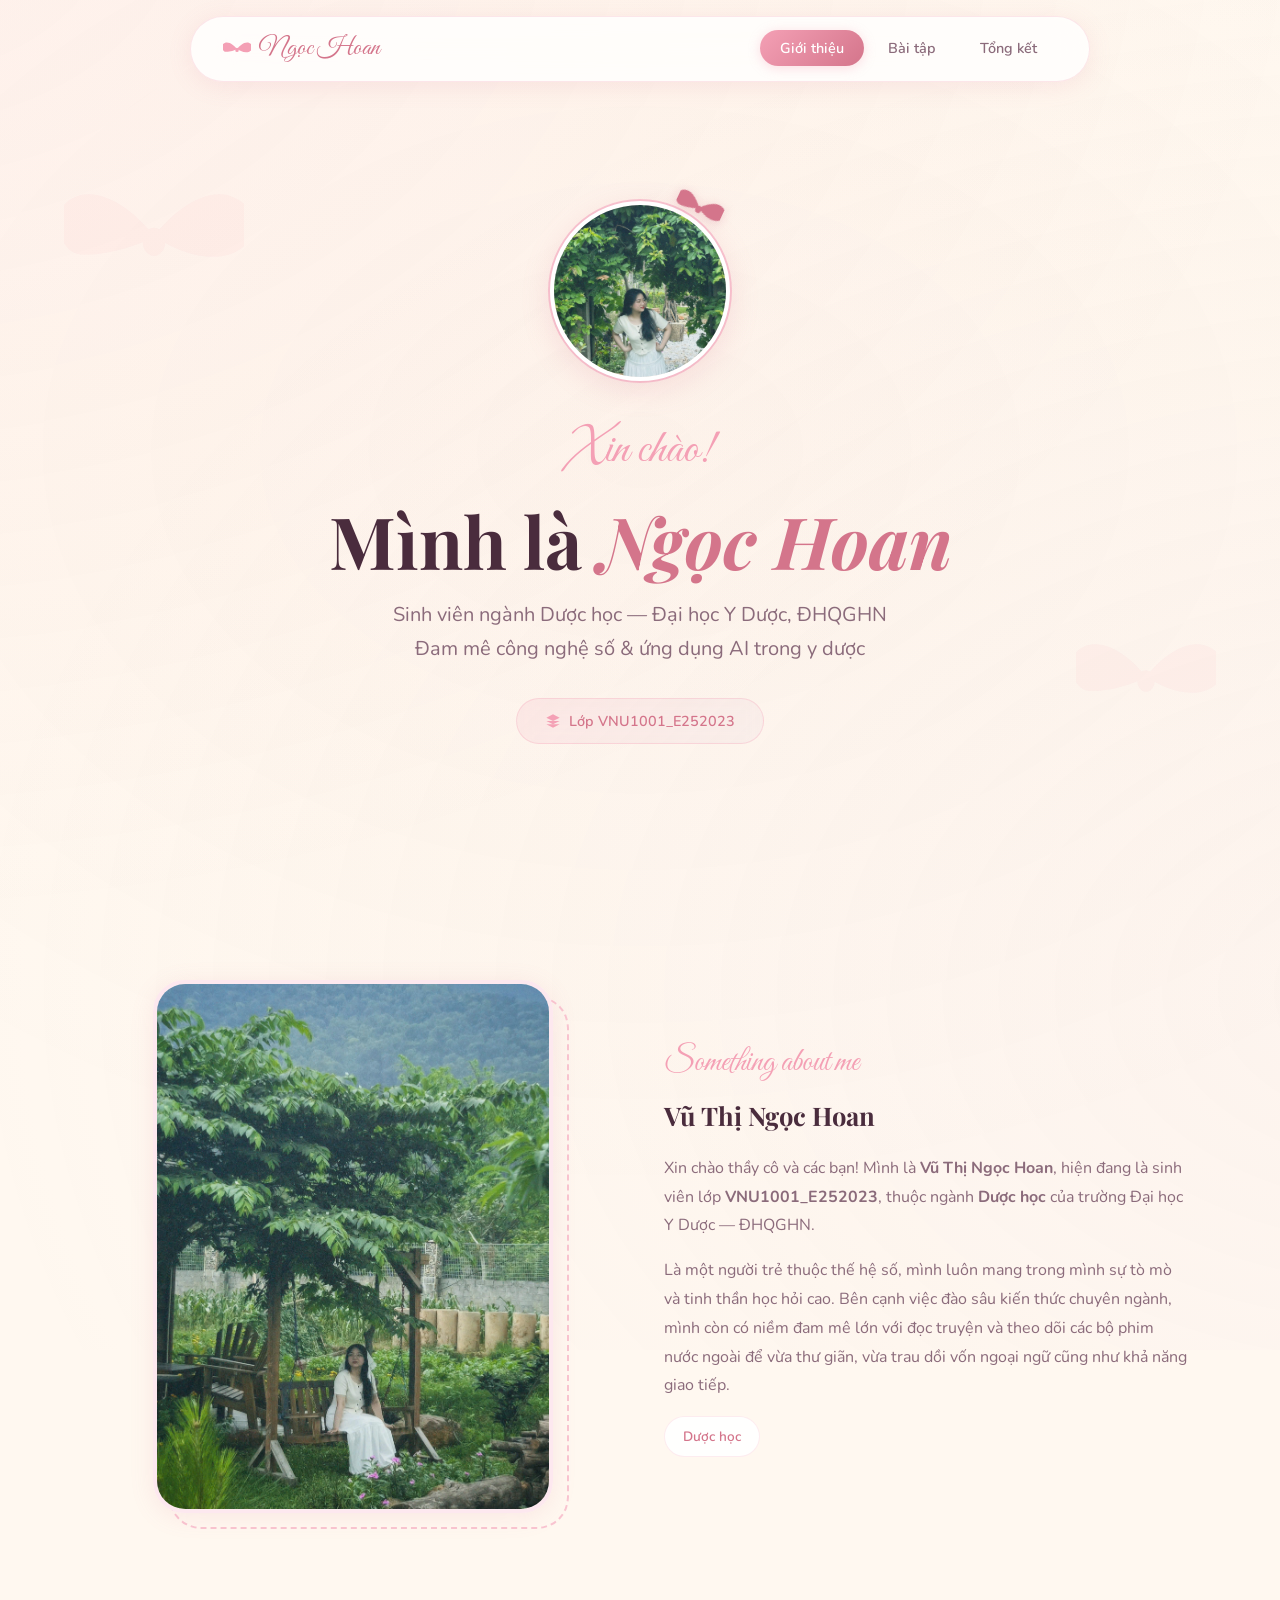
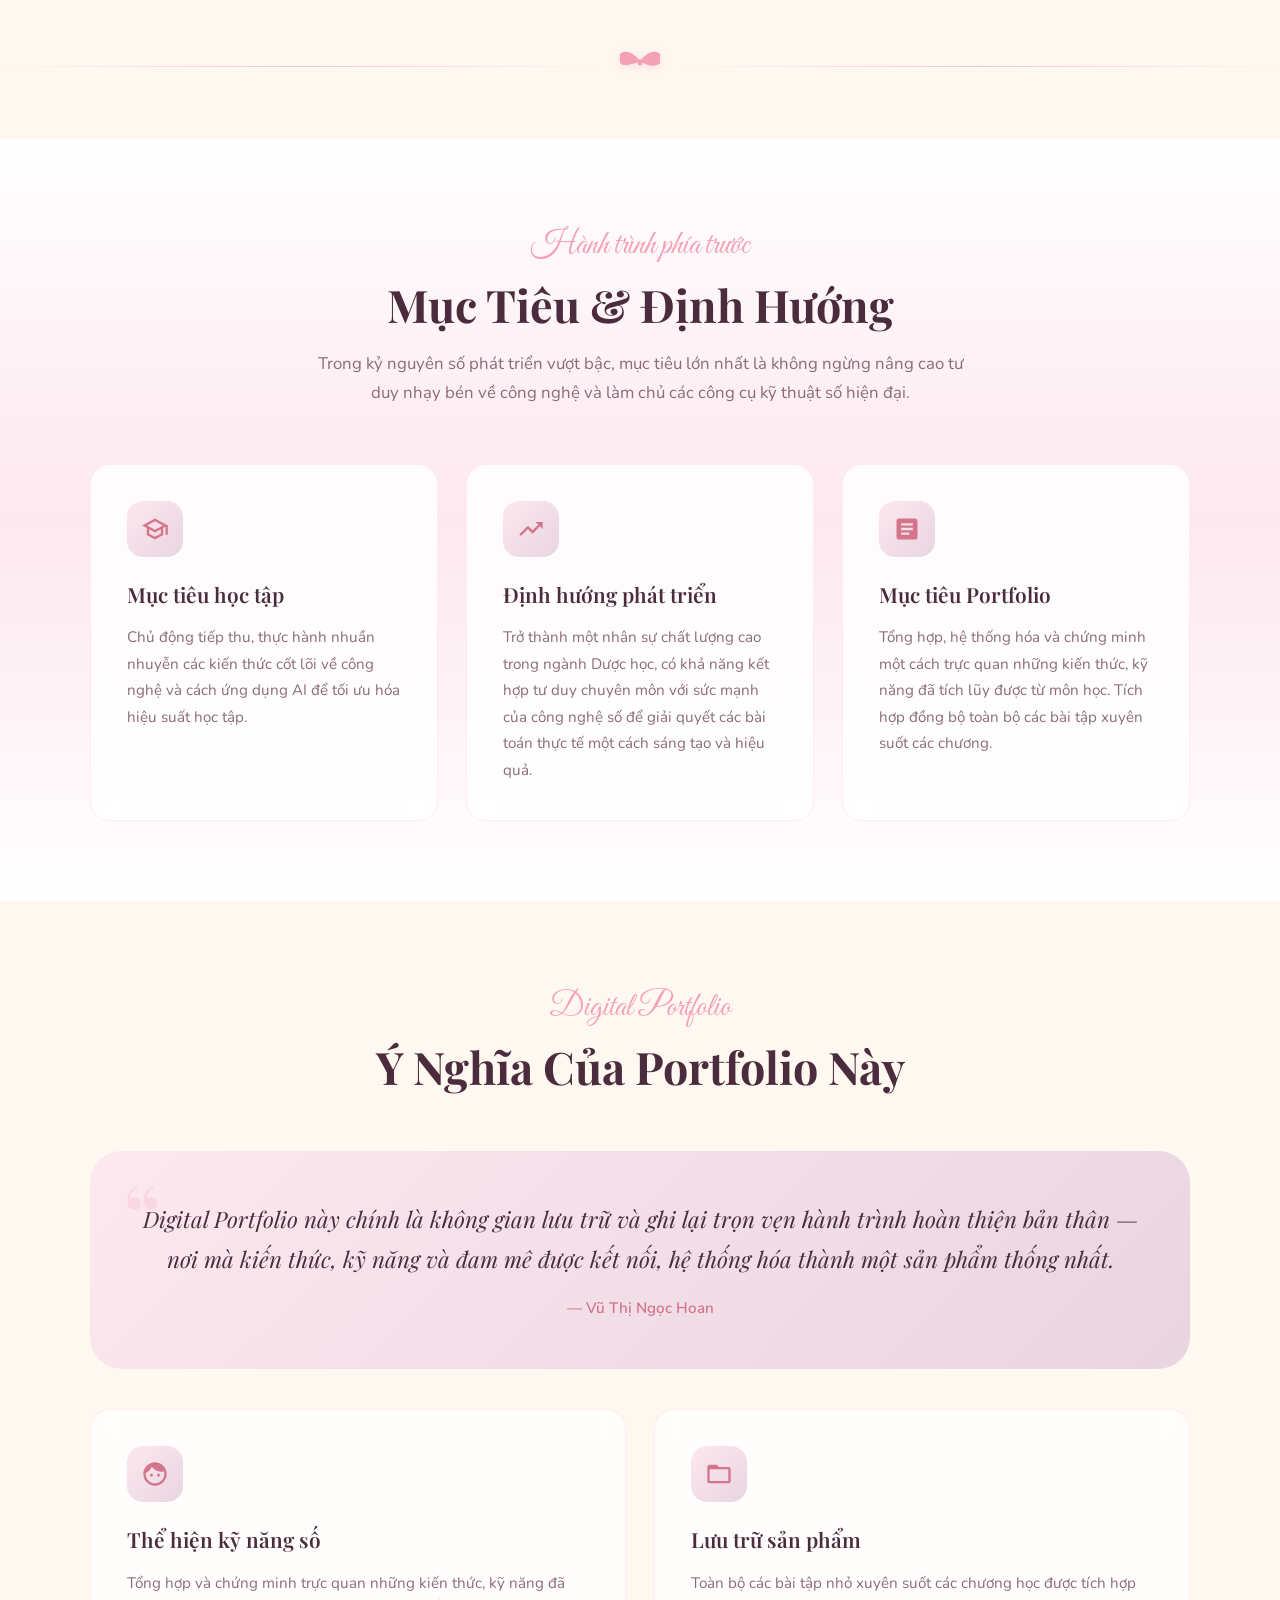
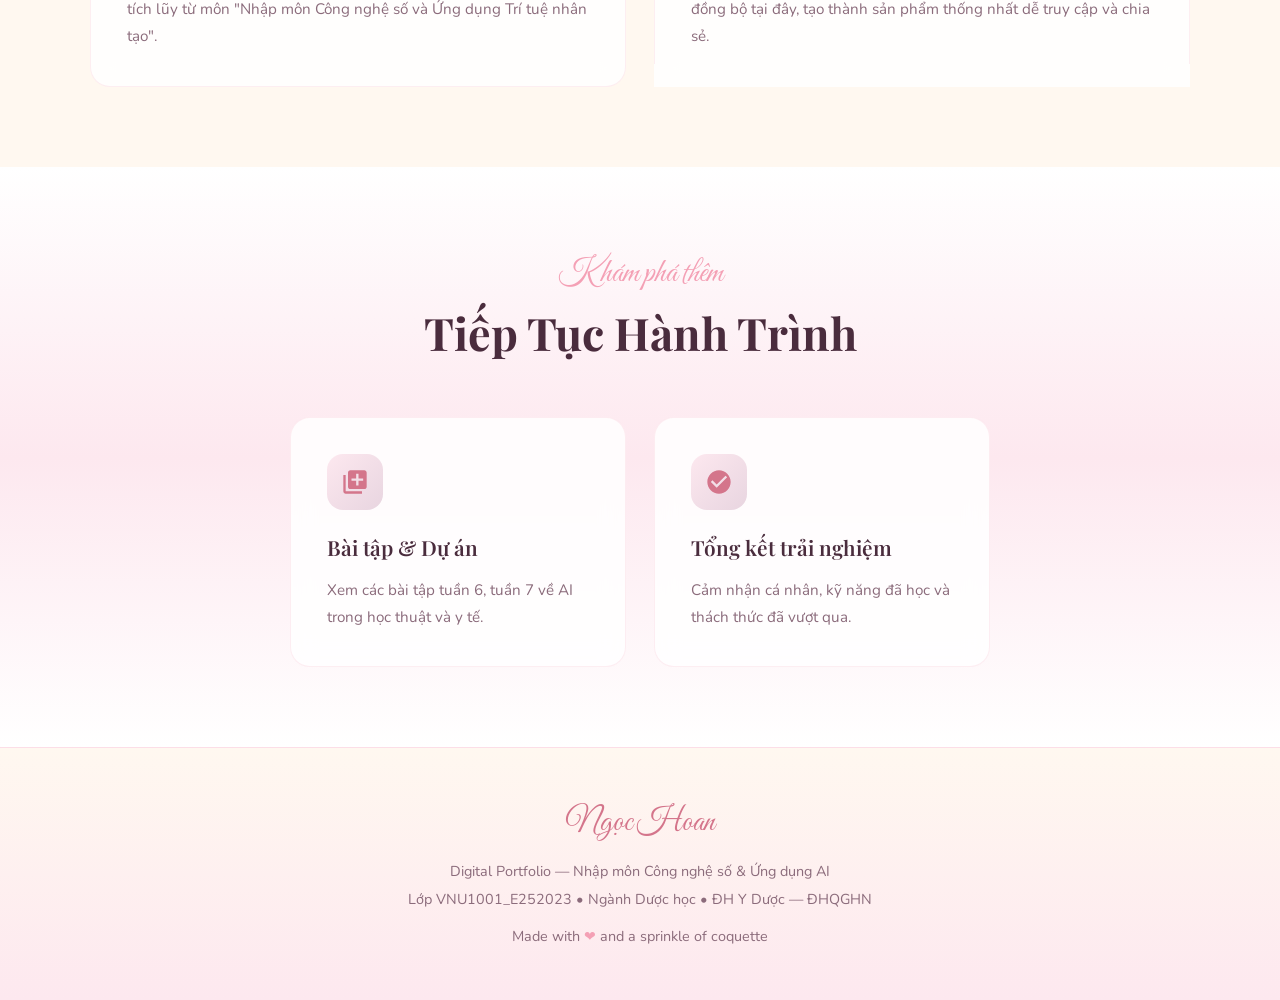
==== commit cb740640: "Add hero avatar section with images and styling enhancements" ====
--- a/index.html
+++ b/index.html
@@ -52,11 +52,18 @@
     </svg>
 
     <div class="hero-content">
+      <div class="hero-avatar-wrapper">
+        <img src="z7435097670810_3b80da85747a90fdc2de9e072bf246df.jpg" alt="Vũ Thị Ngọc Hoan" class="hero-avatar">
+        <svg class="hero-avatar-bow" viewBox="0 0 64 40" xmlns="http://www.w3.org/2000/svg" fill="#F4A0B5">
+          <path d="M32 20c-6-8-18-18-28-14s-6 18 0 20 22-2 28-6c6 4 18 10 28 6s10-16 0-20-22 6-28 14z"/>
+          <ellipse cx="32" cy="22" rx="4" ry="5"/>
+        </svg>
+      </div>
       <p class="hero-greeting">Xin chào!</p>
       <h1 class="hero-name">Mình là <span>Ngọc Hoan</span></h1>
       <p class="hero-subtitle">
         Sinh viên ngành Dược học — Đại học Y Dược, ĐHQGHN<br>
-        Đam mê công nghệ số & ứng dụng AI trong y dược
+        Đam mê công nghệ số &amp; ứng dụng AI trong y dược
       </p>
       <div class="hero-badge">
         <svg viewBox="0 0 24 24"><path d="M12 2L2 7l10 5 10-5-10-5zM2 17l10 5 10-5M2 12l10 5 10-5"/></svg>
@@ -70,9 +77,7 @@
     <div class="container">
       <div class="about-layout">
         <div class="about-image-wrapper fade-in">
-          <div class="about-image" style="display: flex; align-items: center; justify-content: center; font-family: var(--font-accent); font-size: 3rem; color: var(--pink-deep);">
-            NH
-          </div>
+          <img src="z6575542722437_660f38914e5f077e703c3a066565bf35.jpg" alt="Ngọc Hoan - Ảnh chân dung" class="about-image">
         </div>
         <div class="about-text fade-in">
           <span class="section-label">Something about me</span>
--- a/style.css
+++ b/style.css
@@ -278,6 +278,57 @@
   animation: fadeInUp 1s ease-out;
 }
 
+/* Hero Avatar with Coquette bow decoration */
+.hero-avatar-wrapper {
+  position: relative;
+  width: 190px;
+  height: 190px;
+  margin: 0 auto 24px;
+  display: flex;
+  align-items: center;
+  justify-content: center;
+  animation: fadeInUp 1s ease-out 0.1s both;
+}
+
+.hero-avatar {
+  width: 180px;
+  height: 180px;
+  border-radius: 50%;
+  object-fit: cover;
+  border: 4px solid var(--white);
+  box-shadow: 
+    0 8px 30px rgba(212, 117, 139, 0.18),
+    0 0 0 2px var(--pink-soft);
+  transition: var(--transition);
+  background: var(--pink-light);
+}
+
+.hero-avatar-wrapper:hover .hero-avatar {
+  transform: scale(1.05);
+  box-shadow: 
+    0 12px 40px rgba(212, 117, 139, 0.28),
+    0 0 0 3px var(--pink-primary);
+}
+
+.hero-avatar-bow {
+  position: absolute;
+  top: -12px;
+  right: 12px;
+  width: 48px;
+  height: 48px;
+  fill: var(--pink-deep);
+  filter: drop-shadow(0 2px 6px rgba(212, 117, 139, 0.3));
+  transform: rotate(25deg);
+  transition: var(--transition);
+  z-index: 2;
+  cursor: pointer;
+}
+
+.hero-avatar-wrapper:hover .hero-avatar-bow {
+  transform: rotate(15deg) scale(1.15);
+  fill: var(--pink-primary);
+}
+
 .hero-greeting {
   font-family: var(--font-accent);
   font-size: clamp(1.8rem, 5vw, 3rem);
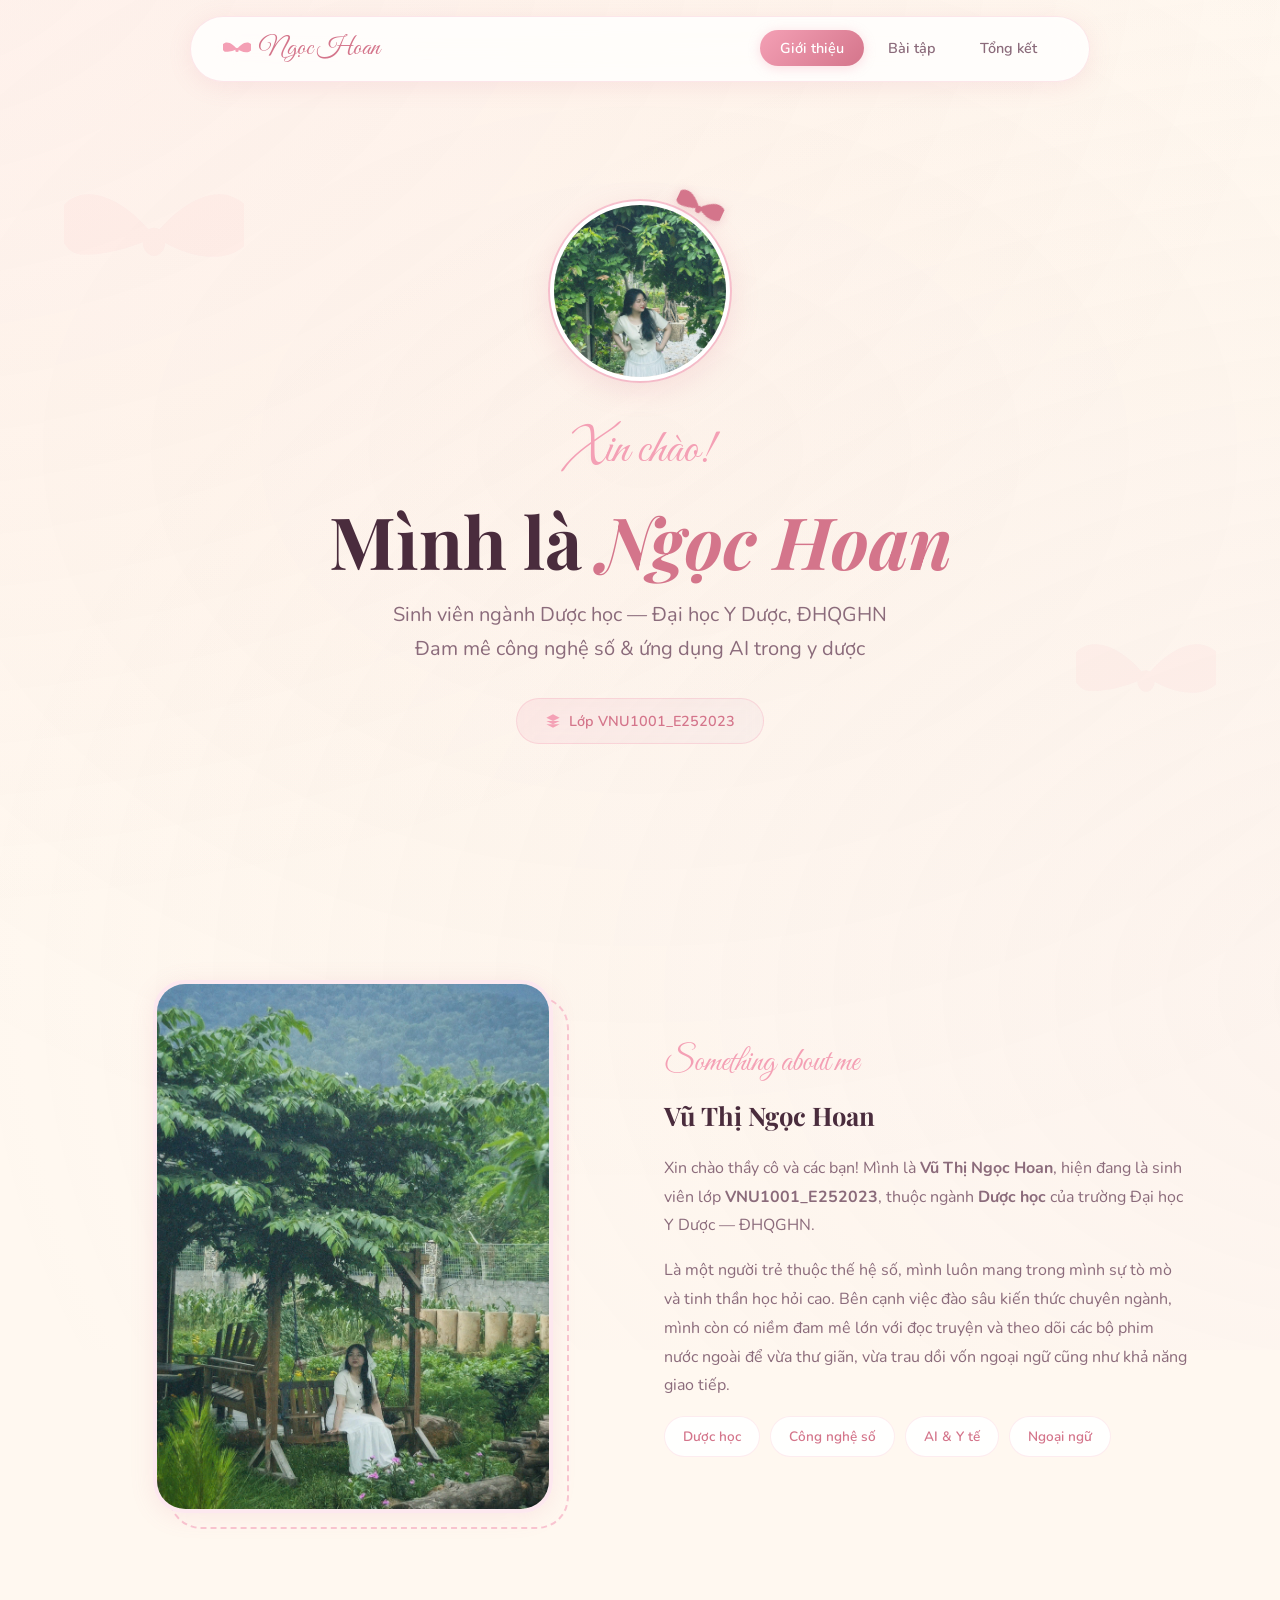
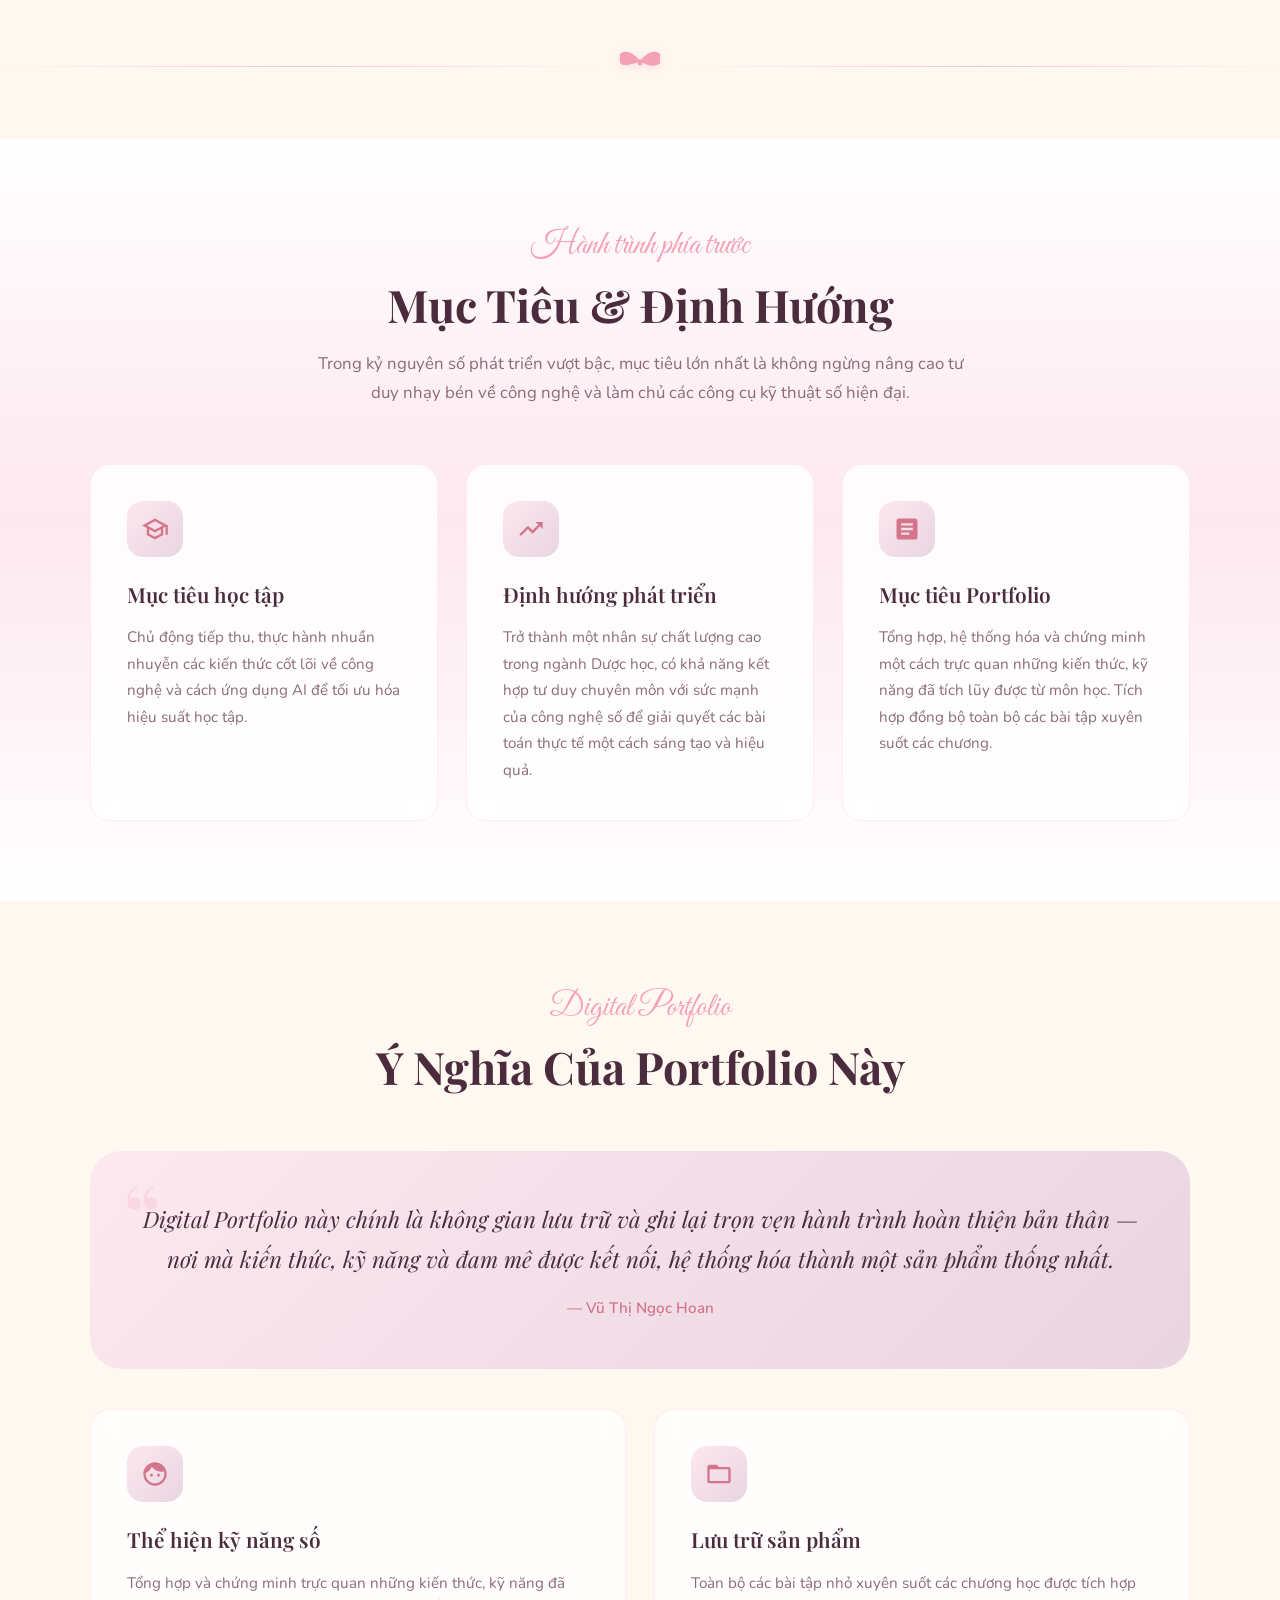
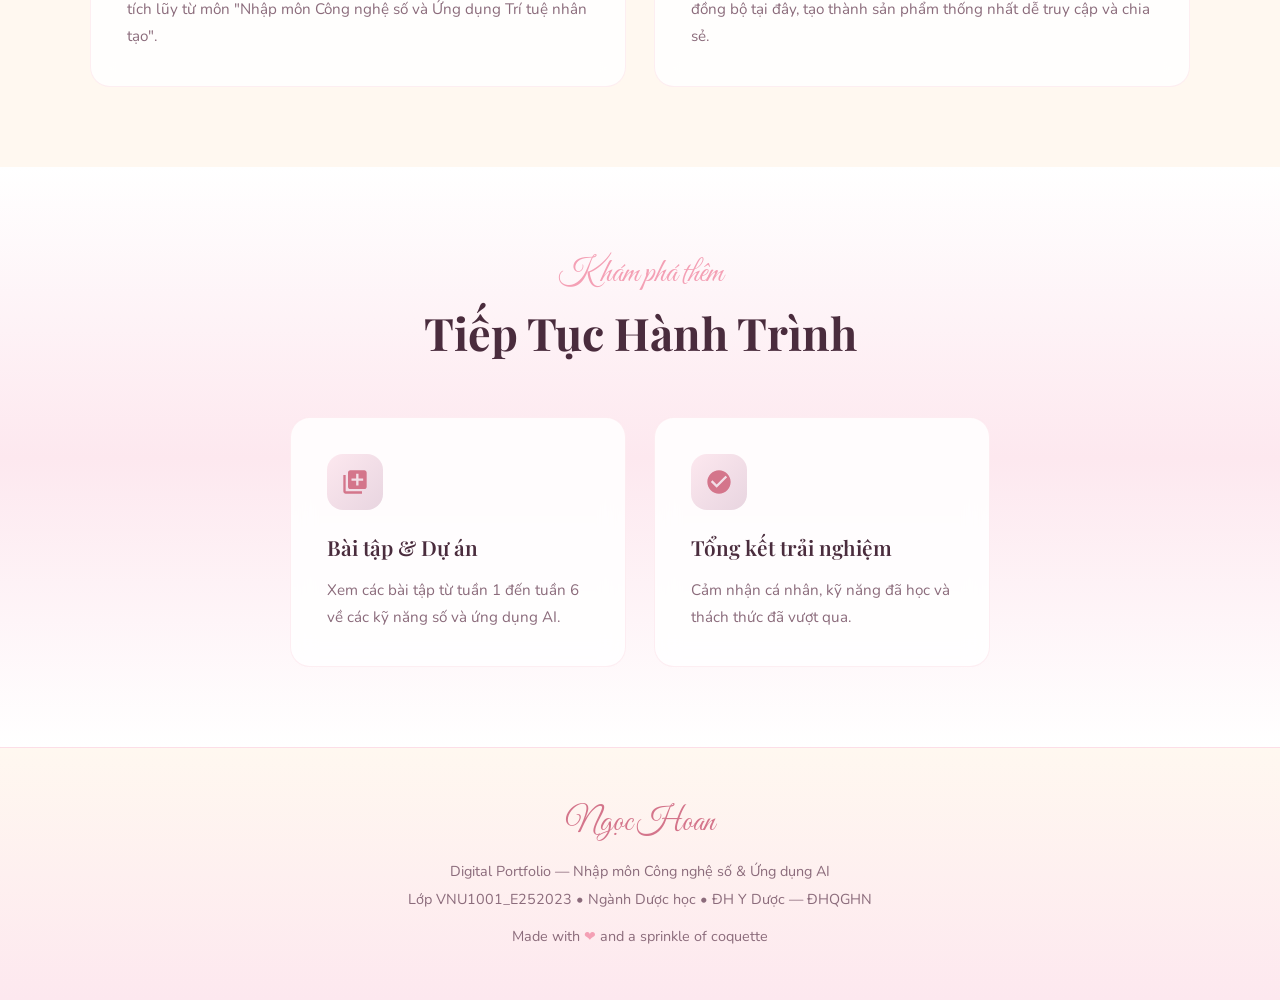
==== commit 8116e688: "update" ====
--- a/index.html
+++ b/index.html
@@ -206,7 +206,7 @@
             <svg viewBox="0 0 24 24"><path d="M4 6H2v14c0 1.1.9 2 2 2h14v-2H4V6zm16-4H8c-1.1 0-2 .9-2 2v12c0 1.1.9 2 2 2h12c1.1 0 2-.9 2-2V4c0-1.1-.9-2-2-2zm-1 9h-4v4h-2v-4H9V9h4V5h2v4h4v2z"/></svg>
           </div>
           <h3 class="card-title">Bài tập & Dự án</h3>
-          <p class="card-text">Xem các bài tập tuần 6, tuần 7 về AI trong học thuật và y tế.</p>
+          <p class="card-text">Xem các bài tập từ tuần 1 đến tuần 6 về các kỹ năng số và ứng dụng AI.</p>
         </a>
         <a href="summary.html" class="card" style="text-decoration: none;">
           <div class="card-icon">
--- a/style.css
+++ b/style.css
@@ -708,6 +708,11 @@
   font-weight: 700;
 }
 
+.topic-content {
+  flex: 1;
+  min-width: 0;
+}
+
 .topic-content h4 {
   font-family: var(--font-heading);
   font-size: 1.05rem;
@@ -731,7 +736,7 @@
 }
 
 .topic-detail.open {
-  max-height: 2000px;
+  max-height: 15000px;
   padding: 16px 0 0;
 }
 
@@ -761,6 +766,72 @@
 .topic-detail-content ul li {
   margin-bottom: 6px;
   line-height: 1.7;
+}
+
+.topic-detail-content h5 {
+  font-family: var(--font-heading);
+  font-size: 0.98rem;
+  font-weight: 700;
+  color: var(--plum);
+  margin: 10px 0 8px;
+}
+
+.topic-detail-content pre {
+  background: rgba(255, 255, 255, 0.75);
+  border: 1px solid rgba(244, 160, 181, 0.22);
+  border-radius: var(--radius-sm);
+  padding: 14px 16px;
+  margin: 10px 0 14px;
+  overflow: auto;
+  white-space: pre-wrap;
+  word-break: break-word;
+}
+
+.topic-detail-content code {
+  font-family: ui-monospace, SFMono-Regular, Menlo, Monaco, Consolas, "Liberation Mono", "Courier New", monospace;
+  font-size: 0.86rem;
+}
+
+.infographic-figure {
+  margin: 14px 0 0;
+}
+
+.infographic-image {
+  display: block;
+  width: 100%;
+  max-width: 680px;
+  height: auto;
+  margin: 10px auto 6px;
+  border-radius: var(--radius-md);
+  border: 3px solid var(--white);
+  box-shadow: var(--shadow-card);
+}
+
+.infographic-caption {
+  text-align: center;
+  color: var(--muted-rose);
+  font-size: 0.88rem;
+}
+
+.flowchart-figure {
+  margin: 14px 0 0;
+}
+
+.flowchart-svg {
+  display: block;
+  width: 100%;
+  max-width: 980px;
+  height: auto;
+  margin: 12px auto 6px;
+  border-radius: var(--radius-md);
+  border: 3px solid var(--white);
+  box-shadow: var(--shadow-card);
+}
+
+.flowchart-caption {
+  text-align: center;
+  color: var(--muted-rose);
+  font-size: 0.88rem;
 }
 
 .topic-toggle {
@@ -794,66 +865,222 @@
 }
 
 /* ============================================
-   PRINCIPLES LIST
-   ============================================ */
-.principles-grid {
-  display: grid;
-  grid-template-columns: repeat(auto-fit, minmax(280px, 1fr));
-  gap: 20px;
-}
-
-.principle-item {
-  background: rgba(255, 255, 255, 0.9);
-  backdrop-filter: blur(8px);
-  border: 1px solid rgba(244, 160, 181, 0.15);
-  border-radius: var(--radius-md);
-  padding: 24px 28px;
-  transition: var(--transition);
-  cursor: pointer;
+   DATA TABLE
+   ============================================ */
+.table-responsive {
+  width: 100%;
+  overflow-x: auto;
+  margin: 16px 0;
+}
+
+.data-table {
+  width: 100%;
+  border-collapse: collapse;
+  background: var(--white);
+  border-radius: var(--radius-sm);
+  overflow: hidden;
+  box-shadow: var(--shadow-soft);
+}
+
+.data-table th, .data-table td {
+  padding: 14px 16px;
+  text-align: left;
+  border-bottom: 1px solid rgba(244, 160, 181, 0.15);
+  font-size: 0.92rem;
+  color: var(--plum);
+  line-height: 1.6;
+}
+
+.data-table th {
+  background: linear-gradient(135deg, var(--pink-light), rgba(232, 213, 224, 0.4));
+  font-family: var(--font-heading);
+  font-weight: 700;
+  color: var(--pink-deep);
+}
+
+.data-table tbody tr:hover {
+  background: rgba(244, 160, 181, 0.05);
+}
+
+.data-table td strong {
+  color: var(--pink-primary);
+}
+
+/* ============================================
+   WEEKLY TAB SELECTOR
+   ============================================ */
+.week-selector-container {
   display: flex;
-  gap: 16px;
-  align-items: flex-start;
-}
-
-.principle-item:hover {
-  transform: translateY(-4px);
-  box-shadow: var(--shadow-hover);
-  border-color: var(--pink-soft);
-}
-
-.principle-number {
-  flex-shrink: 0;
-  width: 44px;
-  height: 44px;
-  background: linear-gradient(135deg, var(--pink-light), var(--lavender));
-  border-radius: 14px;
+  justify-content: center;
+  align-items: center;
+  margin: -20px auto 48px;
+  padding: 12px 52px; /* Increased padding to give absolute space for bows */
+  background: rgba(255, 255, 255, 0.7);
+  backdrop-filter: blur(12px);
+  -webkit-backdrop-filter: blur(12px);
+  border: 1px solid rgba(244, 160, 181, 0.2);
+  border-radius: 50px;
+  max-width: 820px;
+  width: calc(100% - 32px);
+  box-shadow: var(--shadow-soft);
+  position: relative;
+  z-index: 5;
+}
+
+.week-tabs {
+  display: flex;
+  gap: 8px;
+  list-style: none;
+  overflow-x: auto;
+  scrollbar-width: none; /* Firefox */
+  -ms-overflow-style: none; /* IE 10+ */
+  padding: 4px;
+  width: 100%;
+  justify-content: center;
+}
+
+.week-tabs::-webkit-scrollbar {
+  display: none; /* Safari and Chrome */
+}
+
+.week-tab {
+  position: relative;
   display: flex;
   align-items: center;
-  justify-content: center;
+  gap: 6px;
+  padding: 10px 22px;
+  border-radius: 30px;
+  font-family: var(--font-body);
+  font-weight: 600;
+  font-size: 0.92rem;
+  color: var(--muted-rose);
+  background: var(--white);
+  border: 1px solid rgba(244, 160, 181, 0.15);
+  cursor: pointer;
+  white-space: nowrap;
+  transition: var(--transition);
+  box-shadow: 0 2px 8px rgba(74, 44, 61, 0.03);
+}
+
+.tab-bow {
+  width: 16px;
+  height: 16px;
+  fill: currentColor;
+  opacity: 0;
+  transform: scale(0) rotate(-15deg);
+  transition: transform 0.3s cubic-bezier(0.34, 1.56, 0.64, 1), opacity 0.2s ease;
+  flex-shrink: 0;
+}
+
+.week-tab:hover {
+  color: var(--pink-deep);
+  background: var(--pink-light);
+  border-color: rgba(244, 160, 181, 0.3);
+  transform: translateY(-2px);
+}
+
+.week-tab:hover .tab-bow {
+  opacity: 0.5;
+  transform: scale(0.8) rotate(-5deg);
+}
+
+.week-tab.active {
+  color: var(--white);
+  background: linear-gradient(135deg, var(--pink-primary), var(--pink-deep));
+  border-color: transparent;
+  box-shadow: 0 4px 15px rgba(244, 160, 181, 0.4);
+  transform: translateY(-1px);
+}
+
+.week-tab.active .tab-bow {
+  opacity: 1;
+  transform: scale(1.1) rotate(0deg);
+}
+
+/* Side decorative bows for menu - Absolute positioned to prevent layout overlap */
+.selector-side-bow {
+  position: absolute;
+  top: 50%;
+  width: 24px;
+  height: 24px;
+  fill: var(--pink-soft);
+  opacity: 0.6;
+  pointer-events: none;
+  transition: var(--transition);
+}
+
+.selector-side-bow--left {
+  left: 20px;
+  transform: translateY(-50%) rotate(-15deg);
+}
+
+.selector-side-bow--right {
+  right: 20px;
+  transform: translateY(-50%) rotate(15deg);
+}
+
+.week-selector-container:hover .selector-side-bow {
+  fill: var(--pink-primary);
+  opacity: 0.9;
+}
+
+.week-selector-container:hover .selector-side-bow--left {
+  transform: translateY(-50%) scale(1.15) rotate(-25deg);
+}
+
+.week-selector-container:hover .selector-side-bow--right {
+  transform: translateY(-50%) scale(1.15) rotate(25deg);
+}
+
+@media (max-width: 768px) {
+  .selector-side-bow {
+    display: none;
+  }
+  .week-selector-container {
+    padding: 10px 16px; /* Reduced mobile padding for more tab space */
+  }
+}
+
+/* Placeholder for empty weeks */
+.placeholder-card {
+  background: rgba(255, 255, 255, 0.75);
+  backdrop-filter: blur(12px);
+  border: 1px dashed rgba(244, 160, 181, 0.4);
+  border-radius: var(--radius-md);
+  padding: 64px 32px;
+  text-align: center;
+  max-width: 700px;
+  margin: 0 auto;
+  animation: fadeInUp 0.6s ease-out;
+  box-shadow: var(--shadow-soft);
+}
+
+.placeholder-icon {
+  width: 64px;
+  height: 64px;
+  fill: var(--pink-primary);
+  margin-bottom: 20px;
+  filter: drop-shadow(0 2px 4px rgba(244, 160, 181, 0.2));
+  animation: heartBeat 2s ease-in-out infinite;
+}
+
+.placeholder-title {
   font-family: var(--font-heading);
-  font-size: 1.2rem;
-  font-weight: 700;
-  color: var(--pink-deep);
-  transition: var(--transition);
-}
-
-.principle-item:hover .principle-number {
-  background: linear-gradient(135deg, var(--pink-primary), var(--pink-deep));
-  color: var(--white);
-}
-
-.principle-title {
-  font-family: var(--font-heading);
-  font-size: 1.05rem;
+  font-size: 1.4rem;
+  color: var(--plum);
+  margin-bottom: 12px;
   font-weight: 600;
-  color: var(--plum);
-  margin-bottom: 6px;
-}
-
-.principle-text {
-  font-size: 0.9rem;
+}
+
+.placeholder-text {
+  font-size: 0.95rem;
   color: var(--muted-rose);
-  line-height: 1.7;
+  font-style: italic;
+}
+
+@keyframes heartBeat {
+  0%, 100% { transform: scale(1); }
+  50% { transform: scale(1.08); }
 }
 
 /* ============================================
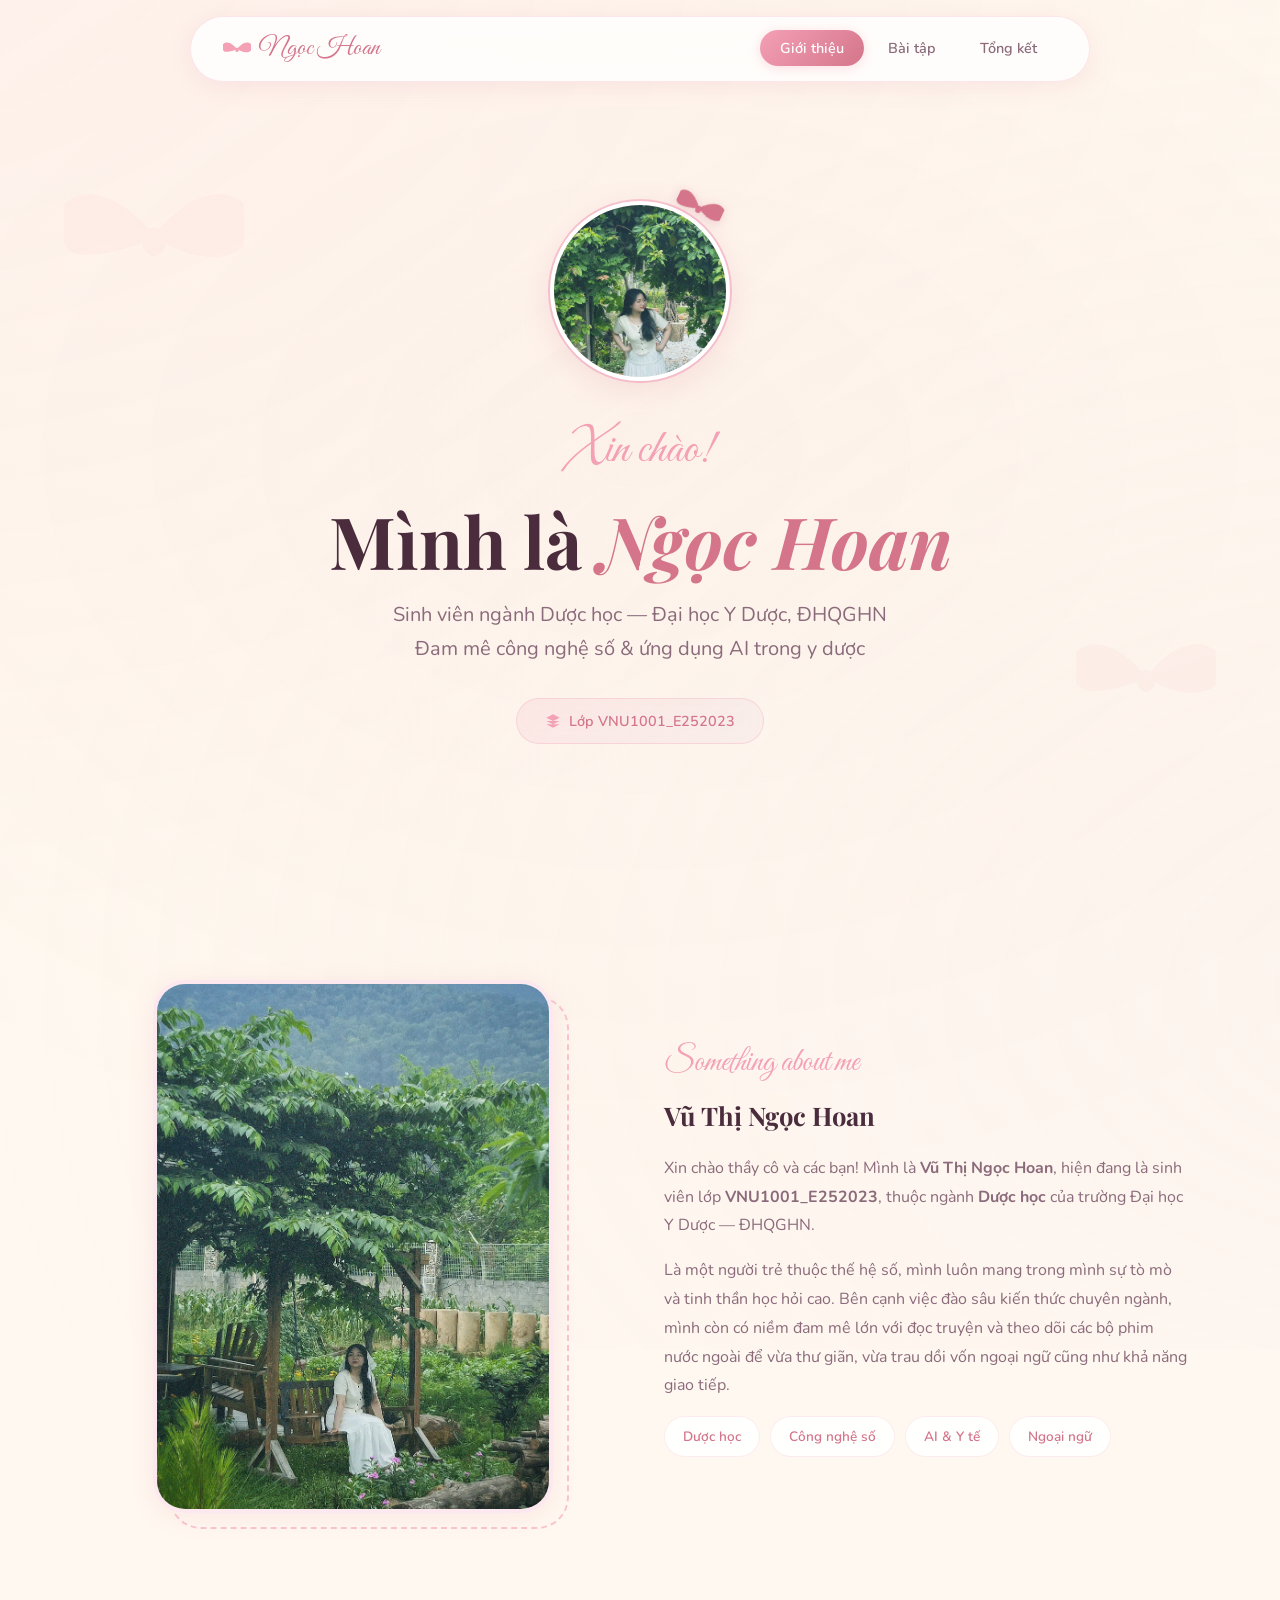
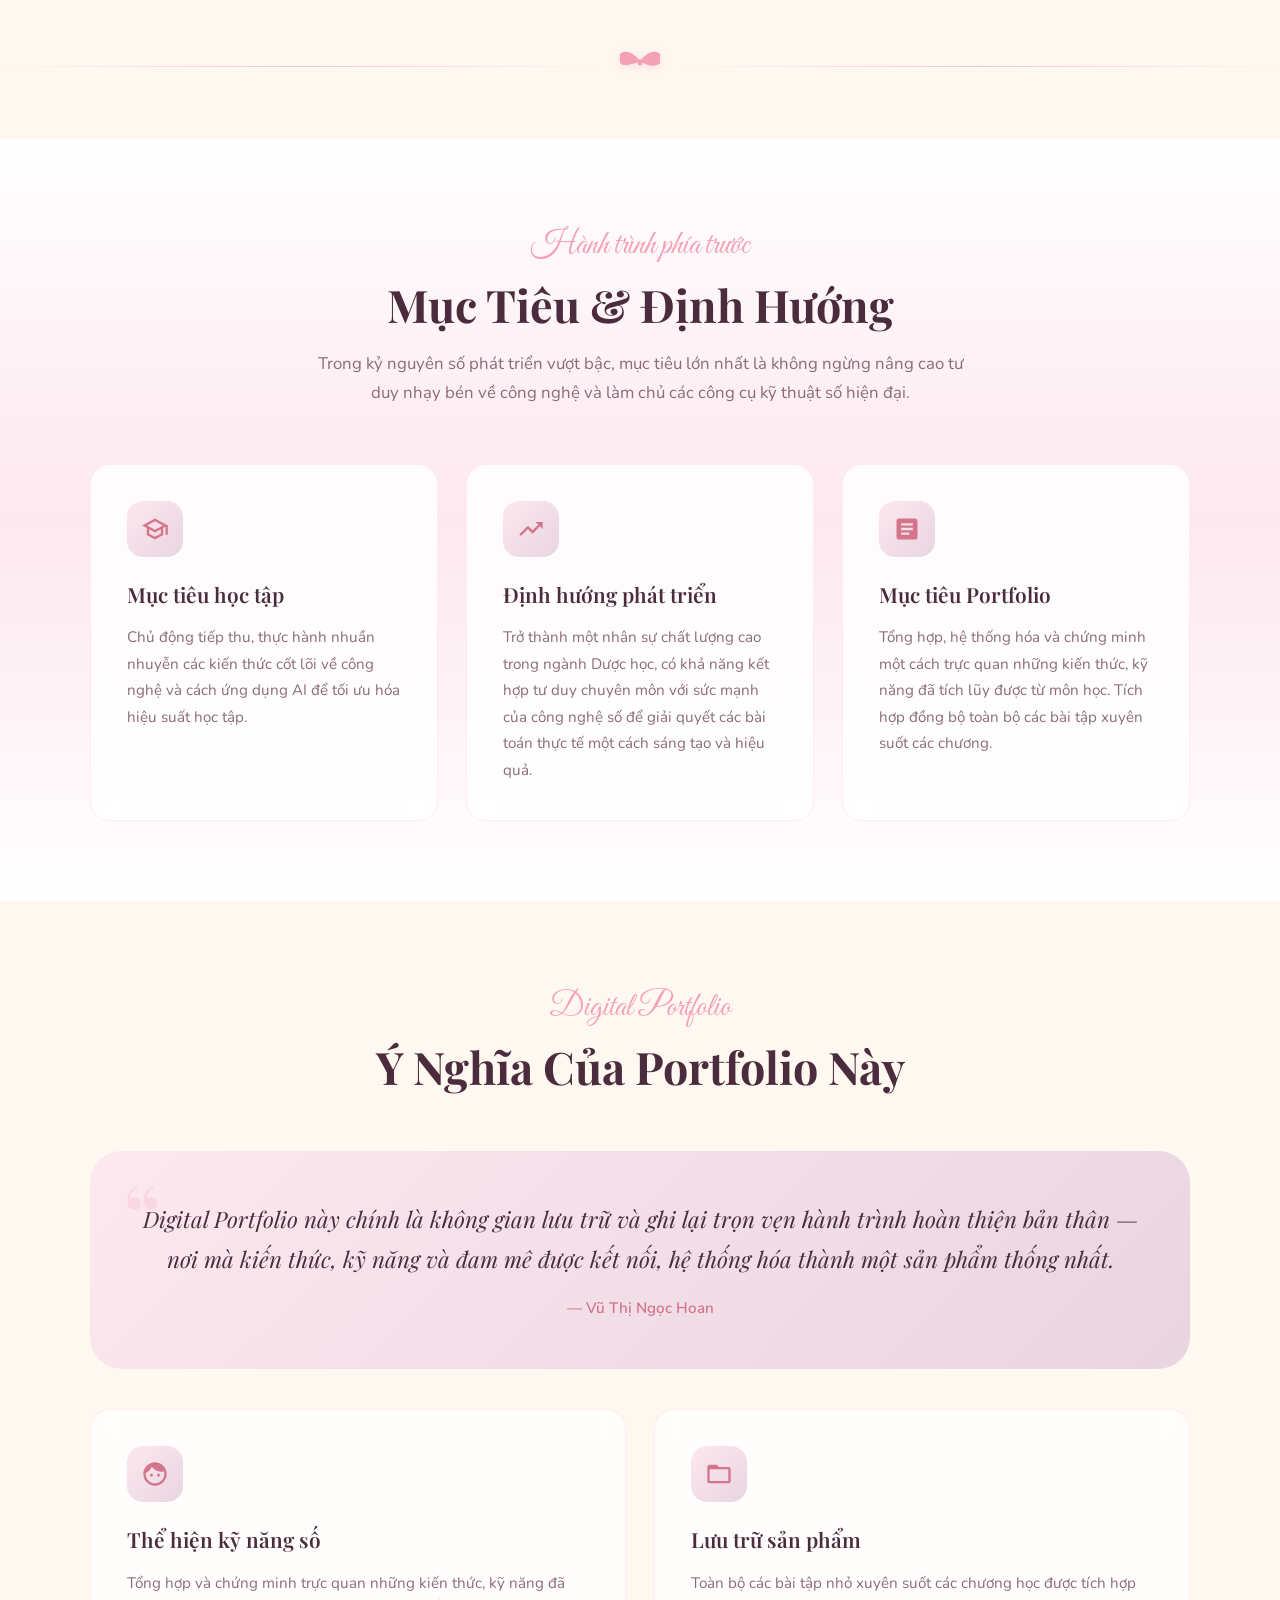
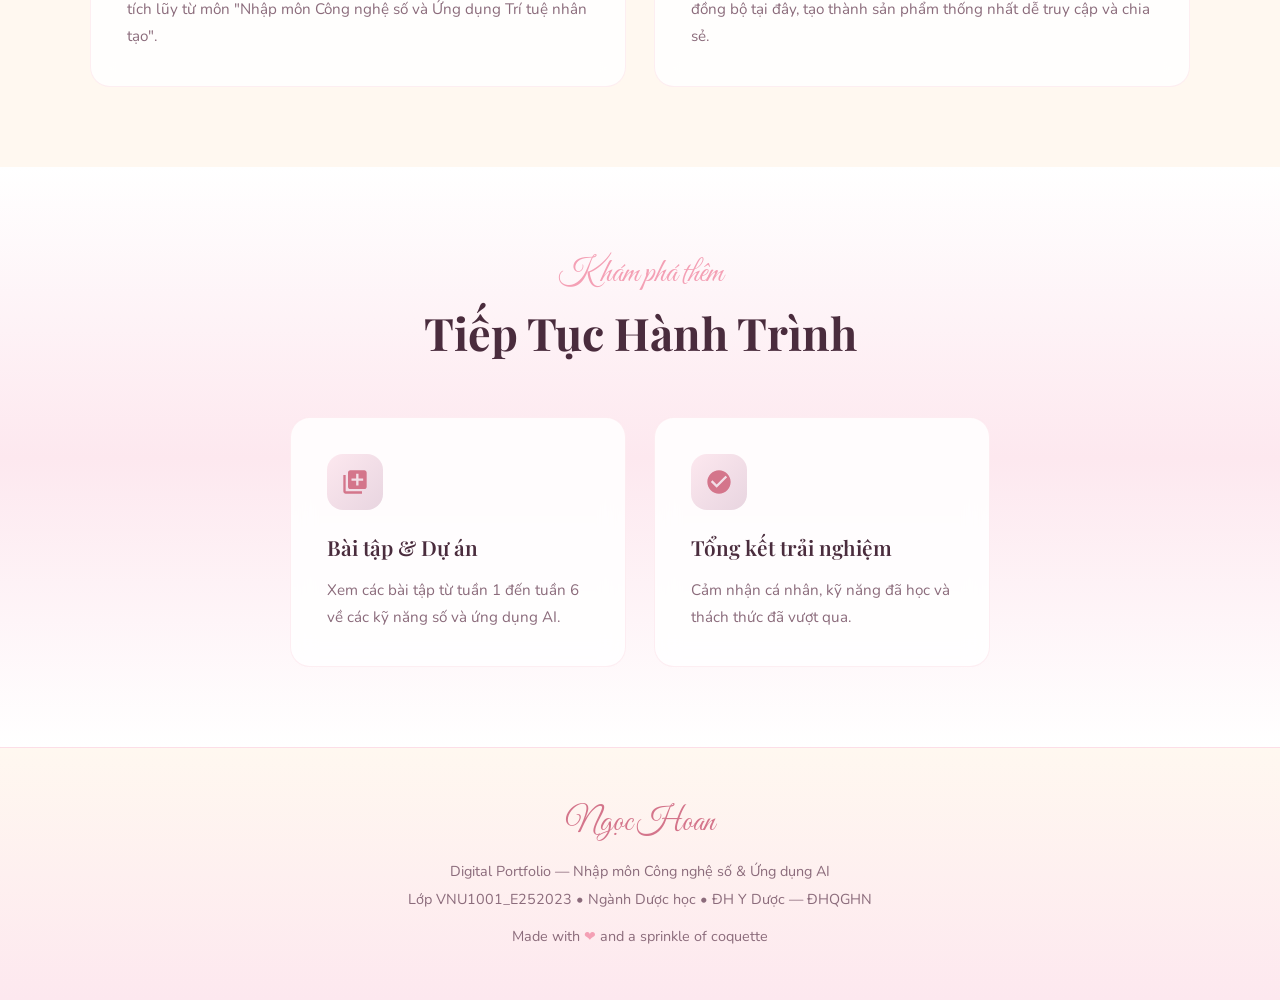
==== commit d0f3ccd0: "uu" ====
--- a/index.html
+++ b/index.html
@@ -5,7 +5,7 @@
   <meta name="viewport" content="width=device-width, initial-scale=1.0">
   <meta name="description" content="Digital Portfolio của Vũ Thị Ngọc Hoan — Sinh viên ngành Dược học, ĐH Y Dược — ĐHQGHN">
   <title>Ngọc Hoan | Digital Portfolio</title>
-  <link rel="stylesheet" href="style.css">
+  <link rel="stylesheet" href="style.css?v=20250603">
 </head>
 <body>
 
--- a/style.css
+++ b/style.css
@@ -47,6 +47,11 @@
   font-size: 16px;
 }
 
+img {
+  max-width: 100%;
+  height: auto;
+}
+
 body {
   font-family: var(--font-body);
   color: var(--plum);
@@ -805,12 +810,248 @@
   border-radius: var(--radius-md);
   border: 3px solid var(--white);
   box-shadow: var(--shadow-card);
+  image-rendering: high-quality;
+  image-rendering: -webkit-optimize-contrast;
 }
 
 .infographic-caption {
   text-align: center;
   color: var(--muted-rose);
   font-size: 0.88rem;
+}
+
+/* Week 6 — ethics analysis */
+.ethics-pillar-grid {
+  display: grid;
+  grid-template-columns: repeat(auto-fit, minmax(240px, 1fr));
+  gap: 16px;
+  margin: 18px 0 8px;
+}
+
+.ethics-pillar-card {
+  background: rgba(255, 255, 255, 0.72);
+  border: 1px solid rgba(244, 160, 181, 0.28);
+  border-radius: var(--radius-md);
+  padding: 18px 20px;
+  box-shadow: var(--shadow-card);
+  transition: var(--transition);
+}
+
+.ethics-pillar-card:hover {
+  transform: translateY(-2px);
+  box-shadow: var(--shadow-soft);
+}
+
+.ethics-pillar-card h6 {
+  font-family: var(--font-heading);
+  font-size: 1rem;
+  color: var(--pink-deep);
+  margin-bottom: 8px;
+}
+
+.ethics-pillar-card p {
+  font-size: 0.9rem;
+  color: var(--plum);
+  line-height: 1.65;
+  margin: 0;
+}
+
+.ethics-compare {
+  display: grid;
+  grid-template-columns: 1fr 1fr;
+  gap: 14px;
+  margin: 16px 0 6px;
+}
+
+@media (max-width: 640px) {
+  .ethics-compare {
+    grid-template-columns: 1fr;
+  }
+}
+
+.ethics-compare-col {
+  border-radius: var(--radius-sm);
+  padding: 16px 18px;
+  border: 1px solid rgba(244, 160, 181, 0.25);
+}
+
+.ethics-compare-col--ok {
+  background: linear-gradient(135deg, rgba(244, 160, 181, 0.12), rgba(255, 248, 240, 0.9));
+  border-left: 4px solid var(--pink-primary);
+}
+
+.ethics-compare-col--bad {
+  background: linear-gradient(135deg, rgba(74, 44, 61, 0.06), rgba(255, 248, 240, 0.85));
+  border-left: 4px solid var(--plum);
+}
+
+.ethics-compare-col strong {
+  display: block;
+  font-family: var(--font-heading);
+  font-size: 0.95rem;
+  margin-bottom: 8px;
+  color: var(--plum);
+}
+
+.ethics-compare-col ul {
+  margin: 0 0 0 18px;
+  font-size: 0.88rem;
+  line-height: 1.65;
+  color: var(--plum);
+}
+
+.ethics-compare-col li {
+  margin-bottom: 6px;
+}
+
+/* Khung báo cáo tuần — Mục tiêu / Quy trình / Sản phẩm / Tham khảo (theo LMS.docx) */
+.week-report {
+  display: flex;
+  flex-direction: column;
+  gap: 18px;
+  margin-bottom: 28px;
+}
+
+.project-card-body .week-report__block {
+  border-radius: var(--radius-md);
+  padding: 18px 20px 16px;
+  border: 1px solid rgba(244, 160, 181, 0.42);
+  background: var(--white);
+  box-shadow: var(--shadow-card);
+}
+
+.project-card-body .week-report__block--goal {
+  border-left: 5px solid #a855f7;
+  background: linear-gradient(105deg, rgba(168, 85, 247, 0.12) 0%, var(--white) 42%);
+}
+
+.project-card-body .week-report__block--process {
+  border-left: 5px solid #14b8a6;
+  background: linear-gradient(105deg, rgba(20, 184, 166, 0.1) 0%, var(--white) 42%);
+}
+
+.project-card-body .week-report__block--output {
+  border-left: 5px solid var(--pink-deep);
+  background: linear-gradient(105deg, rgba(244, 160, 181, 0.14) 0%, var(--white) 42%);
+}
+
+.project-card-body .week-report__block--refs {
+  border-left: 5px solid #6366f1;
+  background: linear-gradient(105deg, rgba(99, 102, 241, 0.1) 0%, var(--white) 42%);
+}
+
+.week-report__heading {
+  margin: 0 0 10px;
+  font-size: 1.05rem;
+  font-weight: 700;
+  color: var(--pink-deep);
+  letter-spacing: 0.01em;
+}
+
+.week-report__body p,
+.week-report__body ul,
+.week-report__body ol {
+  margin: 0 0 8px;
+  font-size: 0.92rem;
+  line-height: 1.68;
+  color: var(--plum);
+}
+
+.week-report__body ul,
+.week-report__body ol {
+  padding-left: 1.25rem;
+}
+
+.week-report__body li:last-child {
+  margin-bottom: 0;
+}
+
+.week-report__lead {
+  margin: 0;
+  font-size: 0.9rem;
+  line-height: 1.6;
+  color: var(--text-muted, #64748b);
+  font-style: italic;
+}
+
+.week-report__process-list {
+  margin: 10px 0 0;
+  padding-left: 1.25rem;
+  font-size: 0.9rem;
+  line-height: 1.65;
+  color: var(--plum);
+}
+
+.week-report__process-list li {
+  margin-bottom: 6px;
+}
+
+.week-detail-heading {
+  margin: 4px 0 18px;
+  padding-bottom: 10px;
+  font-size: 0.95rem;
+  font-weight: 600;
+  color: var(--plum);
+  border-bottom: 1px dashed rgba(244, 160, 181, 0.35);
+  letter-spacing: 0.03em;
+  text-transform: uppercase;
+}
+
+.prompt-block {
+  margin: 14px 0;
+  padding: 14px 16px;
+  border-radius: var(--radius-sm);
+  background: rgba(15, 23, 42, 0.04);
+  border-left: 3px solid var(--pink-primary);
+  font-size: 0.88rem;
+  line-height: 1.6;
+  white-space: pre-wrap;
+  font-family: ui-monospace, Consolas, monospace;
+}
+
+.ethics-quote {
+  margin: 18px 0 4px;
+  padding: 18px 22px;
+  border-radius: var(--radius-md);
+  background: linear-gradient(120deg, rgba(244, 160, 181, 0.14), rgba(232, 213, 224, 0.35));
+  border: 1px dashed rgba(212, 117, 139, 0.45);
+  font-family: var(--font-heading);
+  font-style: italic;
+  font-size: 0.98rem;
+  line-height: 1.75;
+  color: var(--plum);
+  text-align: center;
+}
+
+.infographic-wrapper {
+  position: relative;
+  display: inline-block;
+  max-width: 100%;
+  border-radius: var(--radius-md);
+  overflow: hidden;
+  border: 4px solid var(--white);
+  box-shadow: var(--shadow-soft);
+  transition: var(--transition);
+}
+
+.infographic-wrapper:hover {
+  box-shadow: var(--shadow-hover);
+  transform: translateY(-2px);
+}
+
+.infographic-wrapper .infographic-image {
+  margin: 0;
+  border: none;
+  border-radius: 0;
+  box-shadow: none;
+  max-width: 760px;
+}
+
+.infographic-overlay {
+  position: absolute;
+  inset: 0;
+  background: linear-gradient(180deg, rgba(244, 160, 181, 0.05) 0%, rgba(74, 44, 61, 0.12) 100%);
+  pointer-events: none;
 }
 
 .flowchart-figure {
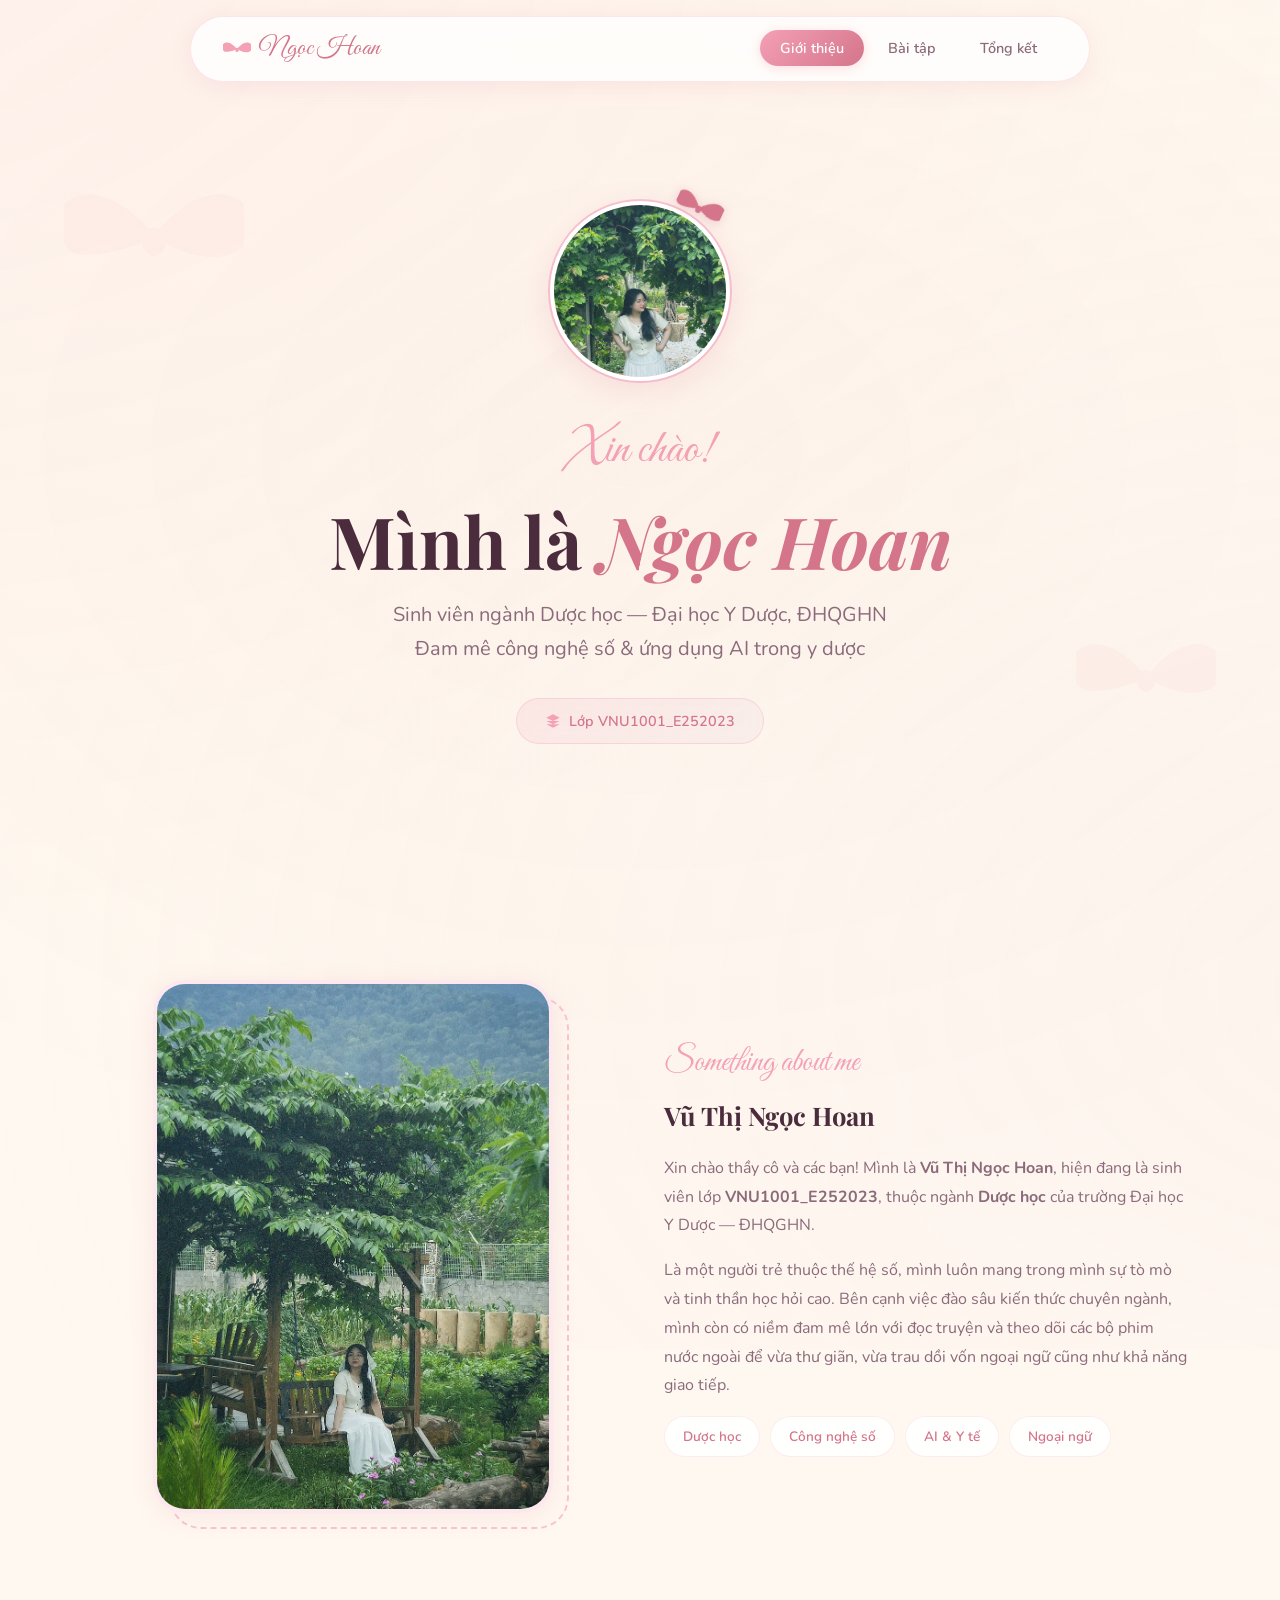
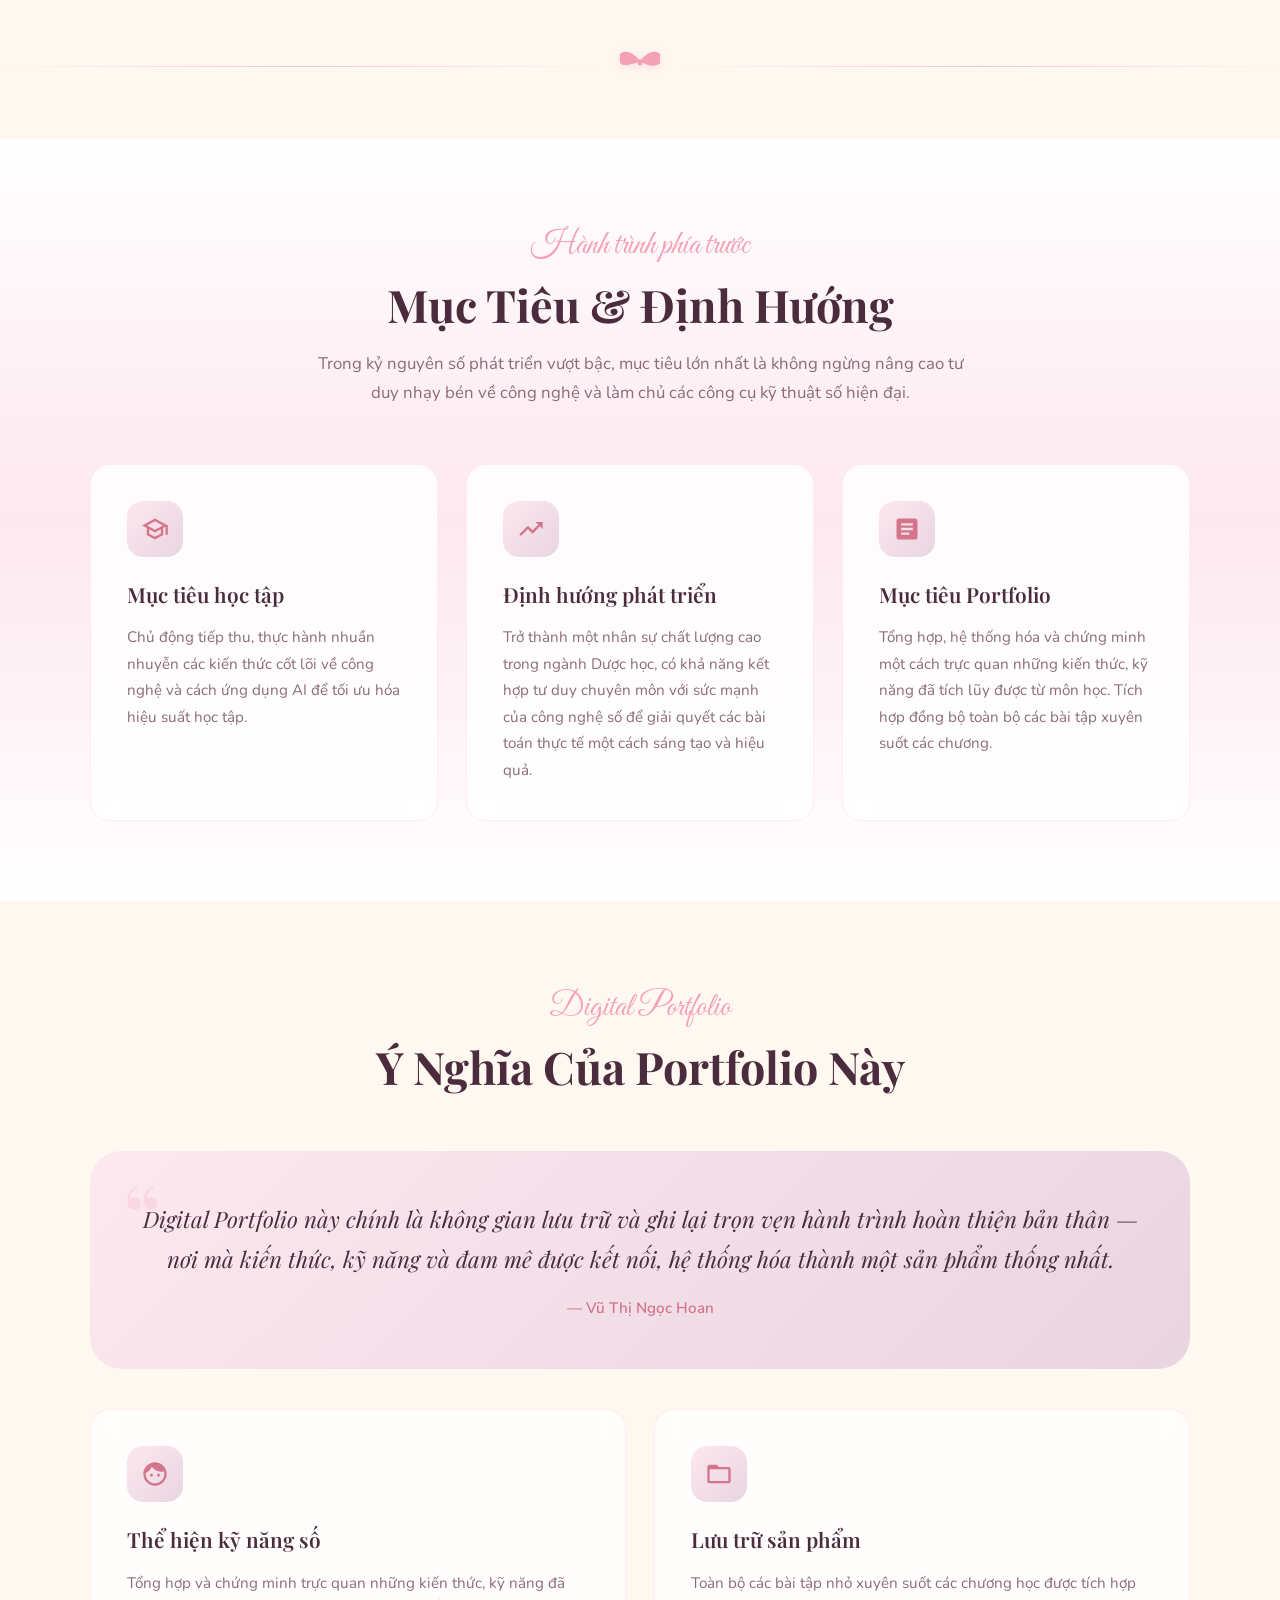
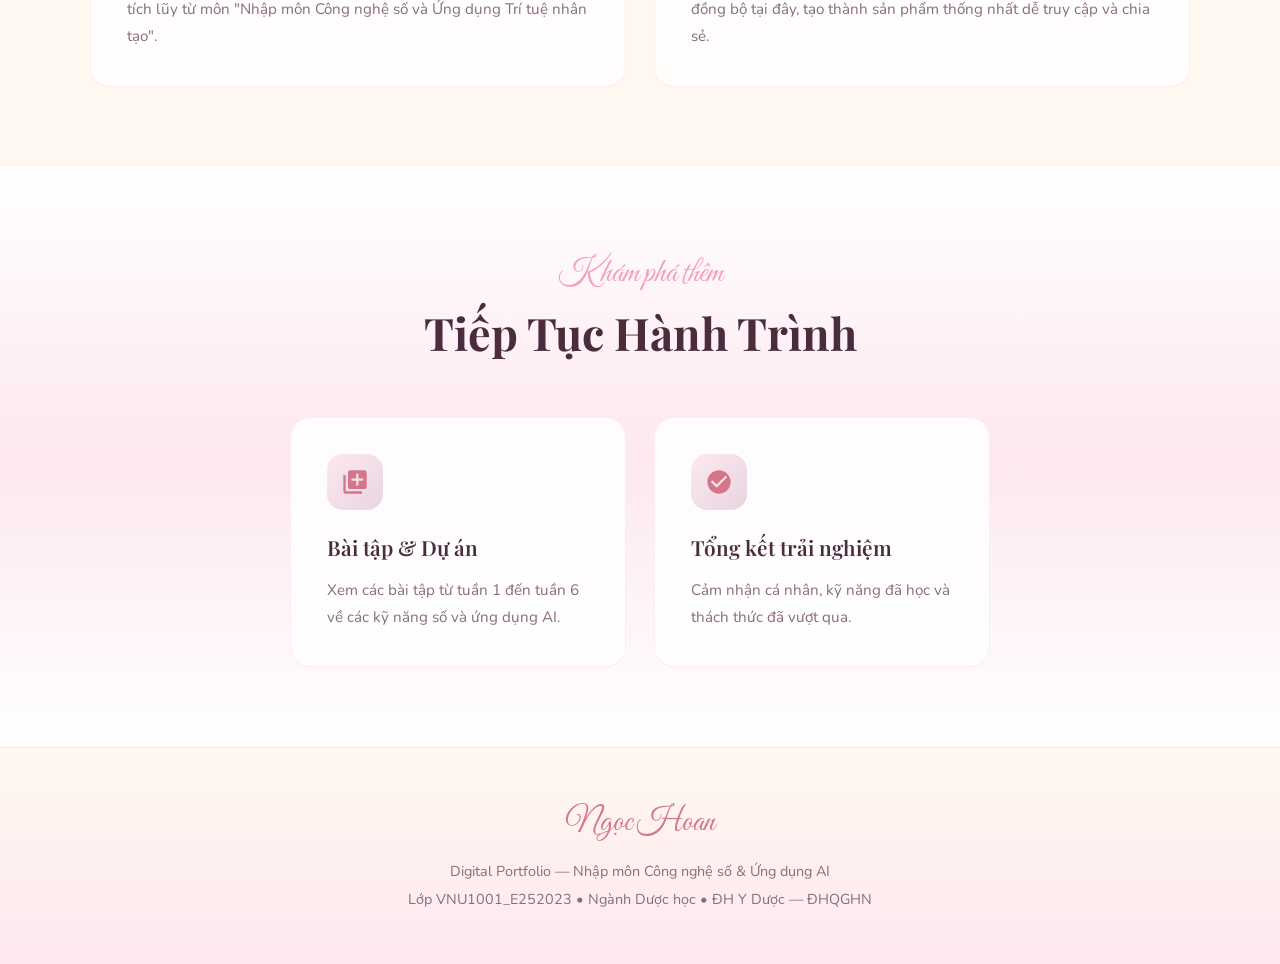
==== commit 18f68ee7: "update" ====
--- a/index.html
+++ b/index.html
@@ -224,7 +224,6 @@
     <div class="footer-brand">Ngọc Hoan</div>
     <p class="footer-text">Digital Portfolio — Nhập môn Công nghệ số & Ứng dụng AI</p>
     <p class="footer-text">Lớp VNU1001_E252023 &bull; Ngành Dược học &bull; ĐH Y Dược — ĐHQGHN</p>
-    <p class="footer-text" style="margin-top: 12px;">Made with <span class="footer-heart">&#10084;</span> and a sprinkle of coquette</p>
   </footer>
 
   <script>
--- a/style.css
+++ b/style.css
@@ -810,8 +810,12 @@
   border-radius: var(--radius-md);
   border: 3px solid var(--white);
   box-shadow: var(--shadow-card);
-  image-rendering: high-quality;
-  image-rendering: -webkit-optimize-contrast;
+  image-rendering: auto;
+}
+
+/* Infographic dọc / thành phẩm — hiển thị rộng hơn, tận dụng ảnh 2x */
+.infographic-image--final {
+  max-width: min(920px, 100%);
 }
 
 .infographic-caption {
